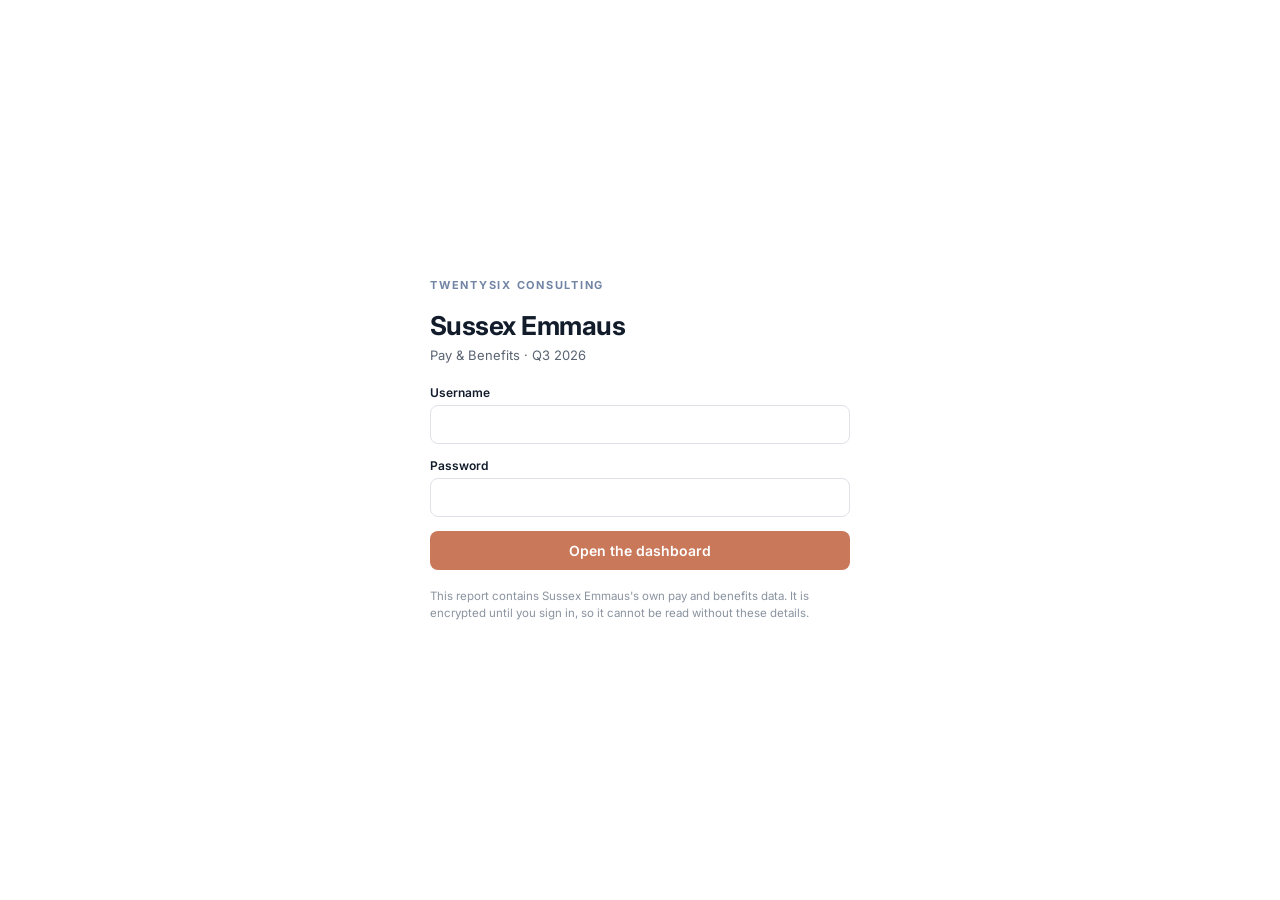
==== benefits/index.html @ 6389201b "Publish encrypted build 2026-09-17T14:36Z" ====
<!doctype html>
<html lang="en">
<head>


  <meta charset="UTF-8">
  <meta name="viewport" content="width=device-width, initial-scale=1.0">
  <title>Benefits Intelligence Report | TwentySix</title>
  <link rel="preconnect" href="https://fonts.googleapis.com">
  <link rel="preconnect" href="https://fonts.gstatic.com" crossorigin>
  <link href="https://fonts.googleapis.com/css2?family=Inter:wght@400;500;600;700&family=Poppins:wght@500;600;700;800&display=swap" rel="stylesheet">
  <style>

    *, *::before, *::after { box-sizing: border-box; margin: 0; padding: 0; }
    :root {
      --navy:       #121C2B;
      --navy-mid:   #1f2c40;
      --navy-light: #24304a;
      --gold:       #C9785A;
      --gold-light: #DDA288;
      --cream:      #FFFFFF;
      --white:      #ffffff;
      --text:       #121C2B;
      --text-mid:   #374151;
      --text-soft:  #6b7280;
      --green:      #15803d;
      --green-bg:   #dcfce7;
      --above-green:  #0e6b2e;
      --above-bg:   #bbf7d0;
      --amber:      #b45309;
      --amber-bg:   #fef3c7;
      --unique:     #4338ca;
      --unique-bg:  #e0e7ff;
      --col-s-head: #1a3158;
      --col-l-head: #163828;
      --col-t-head: #3d1828;
      --shadow-sm:  0 1px 3px rgba(18,28,43,0.07);
      --shadow-md:  0 4px 20px rgba(18,28,43,0.09), 0 1px 4px rgba(18,28,43,0.05);
      --shadow-lg:  0 12px 48px rgba(18,28,43,0.13), 0 4px 12px rgba(18,28,43,0.07);
      --radius:     8px;
      --radius-lg:  14px;
    }
    html { scroll-behavior: smooth; }
    body {
      font-family: 'Inter', -apple-system, BlinkMacSystemFont, sans-serif;
      background: #FFFFFF;
      color: var(--text);
      line-height: 1.65;
      font-size: 14px;
      -webkit-font-smoothing: antialiased;
    }

    /* ── HEADER ── */
    .site-header {
      background: var(--navy);
      position: sticky; top: 0; z-index: 200;
      box-shadow: 0 2px 24px rgba(0,0,0,0.4);
    }
    .header-inner {
      max-width: 1380px; margin: 0 auto;
      padding: 14px 40px;
      display: flex; align-items: center; gap: 20px;
    }
    .header-wordmark { display: flex; flex-direction: column; gap: 1px; flex-shrink: 0; }
    .header-wordmark .wm-name { color: var(--white); font-size: 17px; font-weight: 800; letter-spacing: -0.02em; line-height: 1; }
    .header-wordmark .wm-name span { color: var(--white); }
    .hd { width: 1px; height: 26px; background: rgba(255,255,255,0.12); flex-shrink: 0; }
    .header-title { flex: 1; }
    .header-title h1 { color: #fff; font-size: 13px; font-weight: 700; letter-spacing: 0.1em; text-transform: uppercase; }
    .header-title span { color: rgba(255,255,255,0.4); font-size: 11px; }
    .client-chip {
      display: inline-flex; align-items: center; gap: 6px;
      background: rgba(201,120,90,0.15); border: 1px solid rgba(201,120,90,0.3);
      color: var(--gold-light); font-size: 11px; font-weight: 600;
      letter-spacing: 0.08em; text-transform: uppercase;
      padding: 4px 13px; border-radius: 100px;
    }
    .date-note { color: rgba(255,255,255,0.3); font-size: 10px; display: block; text-align: right; margin-top: 3px; }

    /* ── SECTION NAV ── */
    .section-nav {
      background: var(--white); border-bottom: 1px solid rgba(0,0,0,0.07);
      position: sticky; top: 60px; z-index: 190;
      box-shadow: var(--shadow-sm);
    }
    .nav-inner {
      max-width: 1380px; margin: 0 auto; padding: 0 40px;
      display: flex; overflow-x: auto;
    }
    .nav-inner::-webkit-scrollbar { display: none; }
    .nav-inner a {
      display: flex; align-items: center; gap: 7px;
      padding: 12px 16px; text-decoration: none;
      color: var(--text-soft); font-size: 12px; font-weight: 600;
      letter-spacing: 0.04em; white-space: nowrap;
      border-bottom: 2px solid transparent;
      transition: color 0.15s, border-color 0.15s;
    }
    .nav-inner a:hover { color: var(--navy); border-bottom-color: var(--gold); }
    .nav-inner a svg { width: 14px; height: 14px; flex-shrink: 0; }

    /* ── HERO ── */
    .hero {
      background: linear-gradient(160deg, var(--navy) 0%, var(--navy-mid) 55%, #24304a 100%);
      padding: 80px 40px 72px; text-align: center;
      position: relative; overflow: hidden;
    }
    .hero::before {
      content: ''; position: absolute; inset: 0;
      background: radial-gradient(ellipse 60% 50% at 25% 60%, rgba(201,120,90,0.09) 0%, transparent 100%),
                  radial-gradient(ellipse 50% 50% at 75% 40%, rgba(201,120,90,0.06) 0%, transparent 100%);
      pointer-events: none;
    }
    .hero::after {
      content: ''; position: absolute; bottom: 0; left: 0; right: 0;
      height: 1px; background: linear-gradient(to right, transparent, rgba(201,120,90,0.45), transparent);
    }
    .hero-content { position: relative; max-width: 800px; margin: 0 auto; }
    .hero-eyebrow {
      display: inline-flex; align-items: center; gap: 8px;
      background: rgba(201,120,90,0.1); border: 1px solid rgba(201,120,90,0.25);
      color: var(--gold-light); font-size: 10px; font-weight: 700;
      letter-spacing: 0.14em; text-transform: uppercase;
      padding: 6px 18px; border-radius: 100px; margin-bottom: 26px;
    }
    .hero h2 { color: var(--white); font-size: 46px; font-weight: 800; line-height: 1.1; margin-bottom: 18px; letter-spacing: -0.025em; }
    .hero h2 em { font-style: normal; color: var(--gold); }
    .hero-sub { color: rgba(255,255,255,0.55); font-size: 15.5px; max-width: 600px; margin: 0 auto 44px; line-height: 1.75; }
    .hero-stats {
      display: flex; justify-content: center;
      border: 1px solid rgba(255,255,255,0.08); border-radius: var(--radius-lg);
      overflow: hidden; background: rgba(255,255,255,0.03);
      max-width: 600px; margin: 0 auto;
    }
    .hs { flex: 1; padding: 18px 20px; border-right: 1px solid rgba(255,255,255,0.08); }
    .hs:last-child { border-right: none; }
    .hs-val { color: var(--gold-light); font-size: 20px; font-weight: 800; display: block; letter-spacing: -0.02em; }
    .hs-lbl { color: rgba(255,255,255,0.35); font-size: 10px; font-weight: 600; letter-spacing: 0.1em; text-transform: uppercase; margin-top: 2px; display: block; }

    /* ── SECTION CARDS ── */
    .sec-cards-wrap { background: var(--navy-mid); padding: 44px 40px; border-bottom: 1px solid rgba(201,120,90,0.15); }
    .sec-cards-inner { max-width: 1380px; margin: 0 auto; }
    .sec-cards-label { text-align: center; color: rgba(255,255,255,0.35); font-size: 10px; font-weight: 700; letter-spacing: 0.14em; text-transform: uppercase; margin-bottom: 24px; }
    .sec-cards-grid { display: grid; grid-template-columns: repeat(6, 1fr); gap: 14px; }
    .sec-card {
      display: flex; flex-direction: column;
      background: rgba(255,255,255,0.04); border: 1px solid rgba(255,255,255,0.08);
      border-radius: var(--radius-lg); padding: 22px 18px 18px;
      text-decoration: none; position: relative; overflow: hidden;
      transition: background 0.2s, border-color 0.2s, transform 0.2s; cursor: pointer;
    }
    .sec-card:hover { transform: translateY(-3px); }
    .sec-card::before { content: ''; position: absolute; top: 0; left: 0; right: 0; height: 2px; background: var(--gold); opacity: 0; transition: opacity 0.2s; }
    .sec-card:hover::before { opacity: 1; }
    .sc-num { font-size: 10px; font-weight: 800; letter-spacing: 0.1em; color: rgba(201,120,90,0.5); margin-bottom: 12px; display: block; }
    .sc-icon { width: 36px; height: 36px; border-radius: 9px; background: rgba(255,255,255,0.07); display: flex; align-items: center; justify-content: center; margin-bottom: 14px; flex-shrink: 0; color: var(--gold-light); }
    .sc-icon svg { width: 18px; height: 18px; }
    .sc-title { color: var(--white); font-size: 12px; font-weight: 700; line-height: 1.3; flex: 1; margin-bottom: 14px; }
    .sc-arrow { display: flex; align-items: center; gap: 5px; color: rgba(201,120,90,0.6); font-size: 10px; font-weight: 700; letter-spacing: 0.08em; text-transform: uppercase; transition: color 0.2s; }
    .sc-arrow svg { width: 14px; height: 14px; }
    .sc-c1 { --cc: 110, 168, 254; }
    .sc-c2 { --cc: 45,  212, 191; }
    .sc-c3 { --cc: 251, 113, 133; }
    .sc-c4 { --cc: 251, 191,  36; }
    .sc-c5 { --cc:  52, 211, 153; }
    .sc-c6 { --cc: 167, 139, 250; }
    :is(.sc-c1,.sc-c2,.sc-c3,.sc-c4,.sc-c5,.sc-c6) { background: rgba(var(--cc), 0.08); border-color: rgba(var(--cc), 0.22); }
    :is(.sc-c1,.sc-c2,.sc-c3,.sc-c4,.sc-c5,.sc-c6)::before { background: rgb(var(--cc)); opacity: 0.55; }
    :is(.sc-c1,.sc-c2,.sc-c3,.sc-c4,.sc-c5,.sc-c6) .sc-icon { background: rgba(var(--cc), 0.16); color: rgb(var(--cc)); }
    :is(.sc-c1,.sc-c2,.sc-c3,.sc-c4,.sc-c5,.sc-c6) .sc-num { color: rgba(var(--cc), 0.6); }
    :is(.sc-c1,.sc-c2,.sc-c3,.sc-c4,.sc-c5,.sc-c6) .sc-arrow { color: rgba(var(--cc), 0.55); }
    :is(.sc-c1,.sc-c2,.sc-c3,.sc-c4,.sc-c5,.sc-c6):hover { background: rgba(var(--cc), 0.14); border-color: rgba(var(--cc), 0.4); }
    :is(.sc-c1,.sc-c2,.sc-c3,.sc-c4,.sc-c5,.sc-c6):hover::before { opacity: 1; }
    :is(.sc-c1,.sc-c2,.sc-c3,.sc-c4,.sc-c5,.sc-c6):hover .sc-arrow { color: rgb(var(--cc)); }

    /* ── PAGE BODY ── */
    .page-body { max-width: 1380px; margin: 0 auto; padding: 0 40px 80px; }

    /* ── INTRO ── */
    .intro-section { padding: 48px 0 0; }
    .intro-card { background: var(--white); border-radius: var(--radius-lg); padding: 34px 38px; box-shadow: var(--shadow-md); border-left: 4px solid var(--gold); }
    .intro-card p { color: var(--text-mid); font-size: 14.5px; line-height: 1.85; margin-bottom: 14px; }
    .intro-card p:last-child { margin-bottom: 0; }
    .intro-card strong { color: var(--text); font-weight: 600; }

    /* ── RULE ── */
    .rule { height: 1px; background: linear-gradient(to right, transparent, rgba(201,120,90,0.2), transparent); margin-top: 48px; }

    /* ── BENCH SECTION ── */
    .bench-section { padding: 48px 0 0; }
    .sec-hd { margin-bottom: 14px; }
    .sec-label-row { display: flex; align-items: center; gap: 10px; margin-bottom: 8px; }
    .sec-num-badge { display: flex; align-items: center; justify-content: center; width: 26px; height: 26px; border-radius: 50%; background: var(--navy); color: var(--gold); font-size: 11px; font-weight: 800; flex-shrink: 0; }
    .sec-eyebrow { font-size: 10px; font-weight: 700; letter-spacing: 0.14em; text-transform: uppercase; color: var(--gold); }
    .sec-title { font-size: 21px; font-weight: 800; color: var(--navy); letter-spacing: -0.02em; }
    .sec-desc { font-size: 13px; color: var(--text-soft); margin-top: 5px; }

    /* ── PROVISION CARDS ── */
    .prov-grid { display: grid; grid-template-columns: repeat(4, 1fr); gap: 16px; margin-top: 22px; }
    .prov-card {
      background: var(--white); border-radius: var(--radius-lg);
      padding: 24px 22px; box-shadow: var(--shadow-md);
      border-top: 3px solid var(--gold); position: relative; overflow: hidden;
      transition: transform 0.2s, box-shadow 0.2s;
    }
    .prov-card:hover { transform: translateY(-2px); box-shadow: var(--shadow-lg); }
    .prov-card::after { content: ''; position: absolute; top: 0; right: 0; width: 80px; height: 80px; background: radial-gradient(circle at top right, rgba(201,120,90,0.07), transparent 70%); }
    .pc-icon { width: 38px; height: 38px; border-radius: 10px; background: linear-gradient(135deg, var(--navy), var(--navy-light)); display: flex; align-items: center; justify-content: center; margin-bottom: 14px; color: var(--gold-light); }
    .pc-icon svg { width: 18px; height: 18px; }
    .prov-card h3 { font-size: 13.5px; font-weight: 700; color: var(--navy); margin-bottom: 6px; }
    .prov-card p { font-size: 12.5px; color: var(--text-soft); line-height: 1.55; margin-bottom: 14px; }
    .p-badge { display: inline-flex; align-items: center; gap: 5px; font-size: 10px; font-weight: 700; letter-spacing: 0.05em; text-transform: uppercase; padding: 4px 10px; border-radius: 100px; }
    .badge-green  { background: var(--green-bg);  color: var(--green);       border: 1px solid rgba(21,128,61,0.2);  }
    .badge-above  { background: var(--above-bg);  color: var(--above-green); border: 1px solid rgba(14,107,46,0.25); }
    .badge-amber  { background: var(--amber-bg);  color: var(--amber);       border: 1px solid rgba(180,83,9,0.2);   }
    .badge-unique { background: var(--unique-bg); color: var(--unique);      border: 1px solid rgba(67,56,202,0.2);  }

    /* ── TABLE ── */
    .tbl-wrap { background: var(--white); border-radius: var(--radius-lg); overflow: hidden; box-shadow: var(--shadow-md); margin-top: 22px; margin-bottom: 16px; border: 1px solid rgba(0,0,0,0.04); }
    .tbl-legend { display: flex; align-items: center; gap: 22px; padding: 11px 22px; background: #f9f8f6; border-bottom: 1px solid rgba(0,0,0,0.06); }
    .tbl-legend span { display: flex; align-items: center; gap: 6px; font-size: 11px; font-weight: 600; color: var(--text-soft); letter-spacing: 0.03em; }
    .tbl-legend .primary-label { color: var(--navy); font-weight: 700; }
    .ld { width: 8px; height: 8px; border-radius: 50%; flex-shrink: 0; }
    .ld-ha { background: #1a1a2e; }
    .ld-sp  { background: #4a7fcb; }
    .ld-lp   { background: #C9785A; }

    table { width: 100%; border-collapse: collapse; font-size: 13px; }
    table colgroup col:first-child  { width: 17%; }
    table colgroup col:nth-child(2),
    table colgroup col:nth-child(3),
    table colgroup col:nth-child(4) { width: 27.67%; }

    thead th { padding: 16px 20px; text-align: left; font-size: 11px; font-weight: 700; letter-spacing: 0.08em; text-transform: uppercase; vertical-align: bottom; line-height: 1.3; }
    thead th:first-child  { background: var(--navy); color: var(--gold-light); }
    thead th:nth-child(2) { background: var(--col-t-head); color: #f0b0c0; }
    thead th:nth-child(2)::after { content: ' ★'; font-size: 9px; opacity: 0.7; }
    thead th:nth-child(3) { background: var(--col-l-head); color: #90d8a8; }
    thead th:nth-child(4) { background: var(--col-s-head); color: #a8c6e8; }
    .col-sub { display: block; font-size: 9.5px; font-weight: 400; opacity: 0.55; margin-top: 3px; letter-spacing: 0.05em; }

    tbody tr:nth-child(odd)  { background: var(--white); }
    tbody tr:nth-child(even) { background: #fafaf8; }
    tbody tr { transition: background 0.1s; border-bottom: 1px solid rgba(0,0,0,0.045); }
    tbody tr:last-child { border-bottom: none; }
    tbody tr:hover { background: rgba(201,120,90,0.035) !important; }
    tbody td { padding: 15px 20px; vertical-align: top; color: var(--text-mid); line-height: 1.65; }
    tbody td:first-child { font-weight: 600; color: var(--navy); font-size: 12.5px; border-right: 1px solid rgba(0,0,0,0.06); }
    .cell-sub { display: block; font-size: 11px; font-weight: 400; color: var(--text-soft); margin-top: 3px; }
    tbody td:nth-child(2) { border-left: 2px solid rgba(176,48,96,0.12); }
    tbody td:nth-child(3) { border-left: 2px solid rgba(46,138,90,0.12); }
    tbody td:nth-child(4) { border-left: 2px solid rgba(74,127,203,0.12); }

    .yes-cell { display: inline-flex; align-items: center; gap: 6px; color: var(--green); font-weight: 600; font-size: 12.5px; }
    .yes-cell svg { width: 15px; height: 15px; flex-shrink: 0; }
    .no-cell { display: inline-flex; align-items: center; gap: 6px; color: var(--text-soft); font-size: 12.5px; font-style: italic; }
    .no-cell svg { width: 14px; height: 14px; flex-shrink: 0; opacity: 0.5; }
    .mixed-cell { color: var(--amber); font-weight: 500; font-size: 12.5px; }
    .na-cell { color: var(--text-soft); font-size: 12.5px; font-style: italic; }

    /* ── CALLOUT ── */
    .callout { background: linear-gradient(150deg, var(--navy) 0%, var(--navy-mid) 100%); border-radius: var(--radius-lg); padding: 24px 28px; position: relative; overflow: hidden; }
    .callout::before { content: ''; position: absolute; top: -20px; right: -20px; width: 120px; height: 120px; background: radial-gradient(circle, rgba(201,120,90,0.12), transparent 70%); }
    .callout-hd { display: flex; align-items: center; gap: 10px; margin-bottom: 13px; }
    .callout-hd svg { width: 18px; height: 18px; color: var(--gold); flex-shrink: 0; }
    .callout-hd h4 { color: var(--gold-light); font-size: 10.5px; font-weight: 700; letter-spacing: 0.1em; text-transform: uppercase; }
    .callout ul { list-style: none; display: grid; grid-template-columns: repeat(auto-fit, minmax(260px, 1fr)); gap: 9px; }
    .callout li { display: flex; align-items: flex-start; gap: 9px; color: rgba(255,255,255,0.68); font-size: 13px; line-height: 1.55; }
    .callout li::before { content: ''; display: inline-block; width: 5px; height: 5px; border-radius: 50%; background: var(--gold); margin-top: 7px; flex-shrink: 0; }

    /* ── FOOTER ── */
    footer { background: var(--navy); padding: 44px 40px; text-align: center; margin-top: 60px; }
    .footer-wordmark { display: inline-block; margin-bottom: 20px; }
    .footer-wordmark .fw-name { color: rgba(255,255,255,0.5); font-size: 18px; font-weight: 800; letter-spacing: -0.02em; }
    .footer-wordmark .fw-name em { font-style: normal; color: rgba(201,120,90,0.65); }
    .footer-conf { display: inline-flex; align-items: center; gap: 6px; background: rgba(201,120,90,0.1); border: 1px solid rgba(201,120,90,0.2); color: rgba(201,120,90,0.6); font-size: 10px; font-weight: 700; letter-spacing: 0.1em; text-transform: uppercase; padding: 4px 13px; border-radius: 100px; margin-top: 4px; margin-bottom: 20px; }
    .footer-txt { color: rgba(255,255,255,0.32); font-size: 12px; line-height: 1.85; }
    .footer-txt strong { color: rgba(255,255,255,0.55); font-weight: 500; }
    .footer-txt a { color: var(--gold); text-decoration: none; }
    .footer-rule { height: 1px; background: rgba(255,255,255,0.07); max-width: 360px; margin: 14px auto; }

    /* ── PRIMARY COMPARATOR NOTE ── */
    .primary-note {
      display: inline-flex; align-items: center; gap: 5px;
      background: rgba(176,48,96,0.1); border: 1px solid rgba(176,48,96,0.2);
      color: #c06080; font-size: 10px; font-weight: 700;
      letter-spacing: 0.06em; text-transform: uppercase;
      padding: 4px 10px; border-radius: 100px; margin-left: 8px; vertical-align: middle;
    }

    /* ── RESPONSIVE ── */
    @media (max-width: 1200px) { .sec-cards-grid { grid-template-columns: repeat(3, 1fr); } }
    @media (max-width: 900px)  { .sec-cards-grid { grid-template-columns: repeat(2, 1fr); } .prov-grid { grid-template-columns: repeat(2,1fr); } }
    @media (max-width: 640px)  {
      .hero h2 { font-size: 28px; } .page-body { padding: 0 20px 60px; }
      .header-inner { padding: 12px 20px; } .sec-cards-wrap { padding: 32px 20px; }
      .sec-cards-grid { grid-template-columns: 1fr 1fr; } .prov-grid { grid-template-columns: 1fr; }
      thead th { font-size: 10px; padding: 11px 13px; } tbody td { padding: 12px 13px; font-size: 12px; }
    }
  
    /* ── V2 OVERRIDES & SPA SHELL ───────────────────────────── */
    :root {
      --font-body: 'Inter', -apple-system, BlinkMacSystemFont, sans-serif;
      --font-display: 'Poppins', 'Inter', sans-serif;
      --sidebar-w: 260px;
    }
    html, body { height: 100%; }
    body { font-family: var(--font-body); }
    h1, h2, h3, h4, .hero h2, .sec-title { font-family: var(--font-display); letter-spacing: -0.018em; }

    /* Hide v1 chrome (header/section-nav/footer/rule dividers) */
    .site-header, .section-nav, .rule, .page-body > footer { display: none !important; }

    /* App shell */
    .app-shell { display: flex; min-height: 100vh; }
    .sidebar {
      width: var(--sidebar-w); flex-shrink: 0;
      background: var(--navy);
      color: var(--cream);
      display: flex; flex-direction: column;
      position: sticky; top: 0; height: 100vh;
      border-right: 1px solid rgba(201,120,90,0.18);
      z-index: 50;
    }
    .sidebar-head {
      padding: 26px 22px 18px;
      border-bottom: 1px solid rgba(255,255,255,0.06);
    }
    .sidebar-brand {
      color: var(--gold); font-size: 10px; font-weight: 800;
      letter-spacing: 0.18em; text-transform: uppercase; margin-bottom: 14px;
    }
    .sidebar-client {
      color: var(--white); font-family: var(--font-display);
      font-size: 19px; font-weight: 700; letter-spacing: -0.02em;
      line-height: 1.2;
    }
    .sidebar-client-sub {
      color: rgba(255,255,255,0.4); font-size: 11px; margin-top: 4px;
    }

    .sidebar-nav {
      padding: 14px 12px; flex: 1; overflow-y: auto;
      display: flex; flex-direction: column; gap: 2px;
    }
    .sidebar-nav::-webkit-scrollbar { width: 6px; }
    .sidebar-nav::-webkit-scrollbar-thumb { background: rgba(255,255,255,0.1); border-radius: 4px; }

    .navlink {
      all: unset;
      display: flex; align-items: center; gap: 12px;
      padding: 10px 14px; border-radius: 8px; cursor: pointer;
      color: rgba(255,255,255,0.62); font-size: 13.5px; font-weight: 500;
      transition: background 0.15s, color 0.15s, transform 0.15s;
      position: relative;
    }
    .navlink:hover { background: rgba(255,255,255,0.04); color: var(--white); }
    .navlink.active {
      background: linear-gradient(90deg, rgba(201,120,90,0.18), rgba(201,120,90,0.04));
      color: var(--white); font-weight: 600;
    }
    .navlink.active::before {
      content: ''; position: absolute; left: -12px; top: 8px; bottom: 8px;
      width: 3px; border-radius: 0 3px 3px 0; background: var(--gold);
    }
    .navlink-icon {
      width: 18px; height: 18px; flex-shrink: 0;
      display: flex; align-items: center; justify-content: center;
      color: rgba(255,255,255,0.5); transition: color 0.15s;
    }
    .navlink-icon svg { width: 18px; height: 18px; }
    .navlink:hover .navlink-icon, .navlink.active .navlink-icon { color: var(--gold-light); }

    .sidebar-foot {
      padding: 16px 22px; border-top: 1px solid rgba(255,255,255,0.06);
      font-size: 10.5px; color: rgba(255,255,255,0.32);
      line-height: 1.55;
    }
    .sidebar-foot .conf-tag {
      display: inline-flex; align-items: center; gap: 6px;
      background: rgba(201,120,90,0.1); border: 1px solid rgba(201,120,90,0.2);
      color: rgba(201,120,90,0.7); font-size: 9.5px; font-weight: 700;
      letter-spacing: 0.1em; text-transform: uppercase;
      padding: 3px 10px; border-radius: 100px; margin-top: 8px;
    }

    /* Main scrollable area */
    .main {
      flex: 1; min-width: 0; overflow-x: hidden;
    }
    .main-topbar {
      position: sticky; top: 0; z-index: 30;
      background: rgba(255,255,255,0.85); backdrop-filter: saturate(180%) blur(12px);
      -webkit-backdrop-filter: saturate(180%) blur(12px);
      border-bottom: 1px solid rgba(0,0,0,0.05);
      padding: 14px 40px;
      display: flex; align-items: center; justify-content: space-between;
    }
    .crumb { font-size: 12px; color: var(--text-soft); }
    .crumb span { color: var(--navy); font-weight: 600; }
    .topbar-actions { display: flex; align-items: center; gap: 8px; }
    .pill {
      display: inline-flex; align-items: center; gap: 5px;
      background: var(--white); border: 1px solid rgba(0,0,0,0.07);
      color: var(--text-mid); font-size: 11px; font-weight: 600;
      padding: 5px 12px; border-radius: 100px;
    }
    .pill svg { width: 11px; height: 11px; }

    .page-wrap { padding: 0 40px 60px; max-width: 1200px; margin: 0 auto; }

    /* Page = each routed section */
    .page { display: none; animation: fadeIn 0.35s ease; }
    .page.active { display: block; }
    @keyframes fadeIn {
      from { opacity: 0; transform: translateY(6px); }
      to   { opacity: 1; transform: translateY(0); }
    }

    /* Override existing section padding when in SPA mode */
    .page .bench-section { padding: 12px 0 0; }
    .page .intro-section { padding: 20px 0 0; }

    /* Overview-specific tweaks */
    .overview-hero { margin: 24px 0 22px; border-radius: var(--radius-lg); overflow: hidden; }
    .overview-hero .hero { padding: 56px 36px 50px; border-radius: var(--radius-lg); }
    .overview-hero .hero h2 { font-size: 38px; }

    /* Section cards inside Overview */
    .overview-cards { margin: 0 -40px; }
    .overview-cards .sec-cards-wrap { padding: 36px 40px; border-radius: 0; background: var(--navy-mid); }
    .overview-cards .sec-cards-grid { grid-template-columns: repeat(3, 1fr); }
    @media (max-width: 900px) { .overview-cards .sec-cards-grid { grid-template-columns: repeat(2, 1fr); } }

    /* Make section nav cards swap pages via JS rather than anchor */
    .sec-card { cursor: pointer; }

    /* Commentary placeholder */
    .commentary-empty {
      background: var(--white); border-radius: var(--radius-lg);
      box-shadow: var(--shadow-md); padding: 80px 40px; text-align: center;
      border: 1px dashed rgba(0,0,0,0.1); margin-top: 22px;
    }
    .commentary-empty .ce-icon {
      width: 64px; height: 64px; border-radius: 16px;
      background: linear-gradient(135deg, rgba(201,120,90,0.12), rgba(201,120,90,0.04));
      display: inline-flex; align-items: center; justify-content: center;
      color: var(--gold); margin-bottom: 18px;
    }
    .commentary-empty .ce-icon svg { width: 28px; height: 28px; }
    .commentary-empty h3 { font-family: var(--font-display); font-size: 22px; color: var(--navy); margin-bottom: 8px; }
    .commentary-empty p { color: var(--text-soft); font-size: 14px; max-width: 480px; margin: 0 auto; line-height: 1.7; }

    /* Mobile */
    .mobile-toggle { display: none; }
    @media (max-width: 900px) {
      .sidebar {
        position: fixed; left: 0; top: 0; bottom: 0;
        transform: translateX(-100%); transition: transform 0.25s ease;
        box-shadow: 0 0 40px rgba(0,0,0,0.4);
      }
      .sidebar.open { transform: translateX(0); }
      .main { width: 100%; }
      .main-topbar { padding: 12px 18px; }
      .page-wrap { padding: 0 18px 50px; }
      .mobile-toggle {
        display: inline-flex; align-items: center; justify-content: center;
        width: 36px; height: 36px; border-radius: 9px;
        background: var(--white); border: 1px solid rgba(0,0,0,0.08);
        color: var(--navy); cursor: pointer;
      }
      .mobile-toggle svg { width: 18px; height: 18px; }
      .overview-hero .hero h2 { font-size: 28px; }
      .overview-cards { margin: 0 -18px; }
      .overview-cards .sec-cards-grid { grid-template-columns: 1fr 1fr; }
    }
    .scrim { display: none; }
    .scrim.show {
      display: block; position: fixed; inset: 0; z-index: 40;
      background: rgba(18,28,43,0.45);
    }
  
    
    
    
    /* ── V4 PALETTE & TYPOGRAPHY ──────────────────────────────────── */
    :root {
      /* Primary */
      --navy:       #121C2B;
      --navy-mid:   #1f2c40;
      --gold:       #C9785A;
      --gold-deep:  #B0603F;

      /* Pink accent */
      --pink:       #4B5563;
      --pink-deep:  #374151;
      --pink-soft:  #e4e7ec;
      --pink-wash:  #f3f5f8;

      /* Sage (complementary — used for "at market" / positive states) */
      --sage:       #4F8A6B;
      --sage-deep:  #3F7D6A;
      --sage-soft:  #dcebe3;
      --sage-wash:  #eef6f1;

      /* Slate blue (info / secondary sector) */
      --slate:      #7285A5;
      --slate-deep: #4B5870;
      --slate-soft: #e4e9f1;

      /* Neutrals */
      --text:       #121C2B;
      --text-mid:   #2a3349;
      --text-soft:  #5a6478;
      --cream:      #FFFFFF;
      --bg-app:     #EEF1F6;
      --line:       rgba(18,28,43,0.08);
      --line-soft:  rgba(18,28,43,0.04);

      --font-serif: 'Poppins', 'Inter', sans-serif;
      --font-body:  'Inter', -apple-system, BlinkMacSystemFont, sans-serif;
    }
    body { background: #FFFFFF; color: var(--text); font-family: var(--font-body); }

    /* Display headings — Poppins */
    h1, h2, .sec-title, .hero h2, .header-title h1, .sidebar-client, .ovctx-h, .card-title, .prov-card h3, .prov-group-name {
      font-family: var(--font-serif);
      font-variation-settings: 'opsz' 36, 'SOFT' 30, 'WONK' 0;
      letter-spacing: -0.018em;
      font-weight: 600;
    }
    .hero h2 em, .hero-italic { font-style: italic; font-variation-settings: 'opsz' 60, 'SOFT' 20, 'WONK' 0; font-weight: 600; }

    /* ── LIGHT SIDEBAR ─────────────────────────────────────────────── */
    .sidebar {
      background: #ffffff;
      color: var(--text);
      border-right: 1px solid var(--line);
    }
    .sidebar-head { border-bottom: 1px solid var(--line-soft); padding: 28px 22px 20px; }
    .sidebar-brand { color: var(--slate-deep); font-weight: 800; letter-spacing: 0.16em; font-size: 9.5px; text-transform: uppercase; }
    .sidebar-client { color: var(--text); font-size: 22px; line-height: 1.15; margin-top: 14px; }
    .sidebar-client-sub { color: var(--text-soft); font-size: 11px; margin-top: 4px; }
    .sidebar-nav { padding: 14px 12px; }
    .navlink { color: var(--text-soft); font-size: 13.5px; font-weight: 500; padding: 10px 14px; border-radius: 9px; transition: background 0.15s, color 0.15s; }
    .navlink:hover { background: rgba(201,120,90,0.10); color: var(--gold-deep); }
    .navlink.active { background: rgba(201,120,90,0.12); color: var(--gold-deep); font-weight: 700; }
    .navlink.active::before { content: ''; position: absolute; left: -12px; top: 8px; bottom: 8px; width: 3px; border-radius: 0 3px 3px 0; background: var(--gold); }
    .navlink-icon { color: var(--text-soft); transition: color 0.15s; }
    .navlink:hover .navlink-icon, .navlink.active .navlink-icon { color: var(--gold-deep); }
    .sidebar-foot { border-top: 1px solid var(--line-soft); color: var(--text-soft); padding: 16px 22px; font-size: 10.5px; }
    .sidebar-foot .conf-tag { background: var(--slate-soft); border: 1px solid rgba(107,122,153,0.25); color: var(--slate-deep); }

    /* Top bar */
    .main-topbar { background: rgba(255,255,255,0.88); border-bottom: 1px solid var(--line); backdrop-filter: saturate(180%) blur(12px); }
    .crumb { color: var(--text-soft); }
    .crumb span { color: var(--text); font-family: var(--font-serif); font-weight: 700; }
    .pill { background: #ffffff; border: 1px solid var(--line); color: var(--text-mid); }

    /* ── LIGHT HERO ─────────────────────────────────────────────────── */
    .overview-hero { margin: 24px 0 22px; border-radius: var(--radius-lg); overflow: hidden; }
    .overview-hero .hero {
      background: linear-gradient(135deg, #ffffff 0%, var(--pink-wash) 60%, var(--sage-wash) 100%);
      padding: 64px 44px 56px; text-align: left; border: 1px solid var(--line);
      position: relative;
    }
    .overview-hero .hero::before, .overview-hero .hero::after { display: none; }
    .overview-hero .hero-content { max-width: 760px; margin: 0; }
    .overview-hero .hero-eyebrow {
      background: rgba(184,99,117,0.13); border: 1px solid rgba(184,99,117,0.3);
      color: var(--pink-deep); font-weight: 800;
    }
    .overview-hero .hero h2 {
      color: var(--text); font-size: 56px; font-weight: 600; line-height: 1.04;
      letter-spacing: -0.028em;
      font-variation-settings: 'opsz' 100, 'SOFT' 20, 'WONK' 0;
    }
    .overview-hero .hero h2 em { color: var(--pink-deep); font-style: italic; }
    .overview-hero .hero-sub { color: var(--text-mid); font-size: 16px; line-height: 1.7; max-width: 600px; margin-bottom: 36px; margin-left: 0; }
    .overview-hero .hero-stats { background: #ffffff; border: 1px solid var(--line); max-width: 640px; margin: 0; border-radius: var(--radius-lg); }
    .overview-hero .hs { border-right: 1px solid var(--line-soft); padding: 20px 22px; }
    .overview-hero .hs:last-child { border-right: none; }
    .overview-hero .hs-val { color: var(--text); font-family: var(--font-serif); font-weight: 600; font-size: 22px; }
    .overview-hero .hs:nth-child(2) .hs-val { color: var(--sage-deep); }
    .overview-hero .hs:nth-child(3) .hs-val { color: var(--slate-deep); }
    .overview-hero .hs:last-child .hs-val { color: var(--pink-deep); }
    .overview-hero .hs-lbl { color: var(--text-soft); }

    /* Section nav cards */
    .overview-cards .sec-cards-wrap { background: #ffffff; border-radius: var(--radius-lg); border: 1px solid var(--line); padding: 36px; }
    .overview-cards .sec-cards-label { color: var(--text-soft); font-weight: 800; }
    .sec-card { background: #ffffff; border: 1px solid var(--line); transition: transform 0.2s ease, box-shadow 0.2s ease, border-color 0.2s ease; }
    .sec-card:hover { transform: translateY(-3px); border-color: rgba(201,120,90,0.35); box-shadow: 0 12px 28px -12px rgba(18,28,43,0.22); }
    .sec-card .sc-num { color: var(--text-soft); }
    .sec-card .sc-icon { background: var(--pink-wash); color: var(--pink-deep); }
    .sec-card:nth-child(2) .sc-icon { background: var(--sage-wash); color: var(--sage-deep); }
    .sec-card:nth-child(3) .sc-icon { background: var(--slate-soft); color: var(--slate-deep); }
    .sec-card:nth-child(4) .sc-icon { background: rgba(201,120,90,0.16); color: var(--gold-deep); }
    .sec-card:nth-child(5) .sc-icon { background: var(--sage-wash); color: var(--sage-deep); }
    .sec-card:nth-child(6) .sc-icon { background: var(--slate-soft); color: var(--slate-deep); }
    .sec-card .sc-title { color: var(--text); font-family: var(--font-serif); font-weight: 600; font-size: 13.5px; }
    .sec-card .sc-arrow { color: var(--pink-deep); }
    .sec-card:hover { border-color: var(--pink); background: var(--pink-wash); transform: translateY(-2px); }
    .sec-card:hover .sc-arrow { color: var(--pink-deep); }

    /* ── INTRO CARD ─────────────────────────────────────────────────── */
    .intro-card { background: #ffffff; border: 1px solid var(--line); border-left: 3px solid var(--pink); padding: 30px 34px; }
    .intro-card p { color: var(--text); }
    .intro-card strong { color: var(--text); font-weight: 600; }

    /* ════════════════════════════════════════════════════════════════ */
    /*  THEIR BENEFITS (provision) — REDESIGN                            */
    /* ════════════════════════════════════════════════════════════════ */
    .prov-summary {
      display: grid; grid-template-columns: repeat(4, 1fr); gap: 14px;
      margin: 24px 0 32px;
    }
    @media (max-width: 700px) { .prov-summary { grid-template-columns: 1fr 1fr; } }
    .prov-stat {
      background: #ffffff; border: 1px solid var(--line);
      border-radius: var(--radius-lg); padding: 22px 22px 20px;
      position: relative; overflow: hidden;
    }
    .prov-stat::before {
      content: ''; position: absolute; top: 0; left: 0; right: 0;
      height: 3px; border-radius: var(--radius-lg) var(--radius-lg) 0 0;
    }
    .prov-stat-total::before { background: var(--navy); }
    .prov-stat-above::before { background: var(--sage); }
    .prov-stat-at::before    { background: var(--pink); }
    .prov-stat-mixed::before { background: var(--gold); }
    .prov-stat-num {
      font-family: var(--font-serif); font-size: 36px; font-weight: 700;
      line-height: 1; color: var(--text); letter-spacing: -0.025em;
      font-variation-settings: 'opsz' 80, 'SOFT' 20, 'WONK' 0;
    }
    .prov-stat-total .prov-stat-num { color: var(--navy); }
    .prov-stat-above .prov-stat-num { color: var(--sage-deep); }
    .prov-stat-at    .prov-stat-num { color: var(--pink-deep); }
    .prov-stat-mixed .prov-stat-num { color: var(--gold-deep); }
    .prov-stat-lbl {
      font-size: 11px; font-weight: 600; color: var(--text-soft);
      letter-spacing: 0.04em; text-transform: uppercase; margin-top: 8px;
    }

    .prov-group { margin-top: 28px; }
    .prov-group-head {
      display: flex; align-items: center; gap: 14px; margin-bottom: 16px;
      padding-bottom: 14px; border-bottom: 1px solid var(--line);
    }
    .prov-group-icon {
      width: 40px; height: 40px; border-radius: 10px;
      display: inline-flex; align-items: center; justify-content: center;
      background: var(--pink-wash); color: var(--pink-deep);
    }
    .prov-group:nth-of-type(2) .prov-group-icon { background: var(--sage-wash); color: var(--sage-deep); }
    .prov-group:nth-of-type(3) .prov-group-icon { background: var(--slate-soft); color: var(--slate-deep); }
    .prov-group-icon svg { width: 20px; height: 20px; }
    .prov-group-name {
      font-family: var(--font-serif); font-size: 19px; font-weight: 600;
      color: var(--text); letter-spacing: -0.018em; line-height: 1.2;
      font-variation-settings: 'opsz' 36, 'SOFT' 20, 'WONK' 0;
    }
    .prov-group-desc { font-size: 12px; color: var(--text-soft); margin-top: 2px; letter-spacing: 0.005em; }

    .prov-grid { display: grid; grid-template-columns: repeat(3, 1fr); gap: 16px; margin-top: 0; }
    @media (max-width: 1100px) { .prov-grid { grid-template-columns: repeat(2, 1fr); } }
    @media (max-width: 640px) { .prov-grid { grid-template-columns: 1fr; } }

    .prov-card {
      background: #ffffff; border: 1px solid var(--line);
      border-top: 3px solid var(--pink); border-radius: var(--radius-lg);
      padding: 22px 22px 20px; box-shadow: 0 1px 3px rgba(18,28,43,0.04);
      position: relative; overflow: hidden; transition: transform 0.2s, box-shadow 0.2s, border-color 0.2s;
    }
    .prov-card::after { display: none; }
    .prov-group:nth-of-type(2) .prov-card { border-top-color: var(--sage); }
    .prov-group:nth-of-type(3) .prov-card { border-top-color: var(--slate); }
    .prov-card:hover { transform: translateY(-2px); box-shadow: 0 10px 28px rgba(18,28,43,0.08); }
    .pc-icon {
      width: 36px; height: 36px; border-radius: 10px;
      background: var(--pink-wash); color: var(--pink-deep);
      display: inline-flex; align-items: center; justify-content: center; margin-bottom: 14px;
    }
    .prov-group:nth-of-type(2) .pc-icon { background: var(--sage-wash); color: var(--sage-deep); }
    .prov-group:nth-of-type(3) .pc-icon { background: var(--slate-soft); color: var(--slate-deep); }
    .pc-icon svg { width: 18px; height: 18px; }
    .prov-card h3 {
      font-family: var(--font-serif); font-size: 15px; font-weight: 600;
      color: var(--text); margin-bottom: 8px; line-height: 1.25;
      font-variation-settings: 'opsz' 24, 'SOFT' 20, 'WONK' 0;
    }
    .prov-card p { font-size: 12.5px; color: var(--text-mid); line-height: 1.65; margin-bottom: 16px; }
    .p-badge {
      display: inline-flex; align-items: center; gap: 5px;
      font-size: 10px; font-weight: 700; letter-spacing: 0.05em;
      text-transform: uppercase; padding: 4px 10px; border-radius: 100px;
    }
    .badge-green  { background: var(--sage-wash); color: var(--sage-deep); border: 1px solid rgba(122,145,115,0.3); }
    .badge-above  { background: var(--pink-wash); color: var(--pink-deep); border: 1px solid rgba(184,99,117,0.3); }
    .badge-amber  { background: rgba(201,120,90,0.13); color: var(--gold-deep); border: 1px solid rgba(165,132,48,0.3); }
    .badge-unique { background: var(--slate-soft); color: var(--slate-deep); border: 1px solid rgba(70,85,122,0.3); }
    .p-badge svg { width: 9px; height: 9px; }

    /* ════════════════════════════════════════════════════════════════ */
    /*  COMPARISON TABLES — keep dark column heads, refine the rest      */
    /* ════════════════════════════════════════════════════════════════ */
    .tbl-wrap { background: #ffffff; border: 1px solid var(--line); border-radius: var(--radius-lg); overflow: hidden; }
    .tbl-legend { padding: 11px 22px; background: #F7F9FB; border-bottom: 1px solid var(--line-soft); }
    .tbl-legend span { color: var(--text-soft); font-size: 11px; }
    .tbl-legend .primary-label { color: var(--pink-deep); font-weight: 800; }
    .ld-ha { background: var(--navy); }
    .ld-sp { background: var(--slate); }
    .ld-lp { background: var(--gold); }
    table { font-size: 13px; }
    thead th {
      padding: 14px 18px; font-family: var(--font-body);
      font-size: 10.5px; letter-spacing: 0.09em; font-weight: 700;
    }
    thead th:first-child { background: var(--navy) !important; color: var(--cream) !important; }
    thead th:nth-child(2) { background: var(--navy) !important; color: var(--cream) !important; }
    thead th:nth-child(2)::after { content: ' ★'; color: var(--pink); }
    thead th:nth-child(3) { background: var(--slate-deep) !important; color: var(--cream) !important; }
    thead th:nth-child(4) { background: var(--gold-deep) !important; color: #FFFFFF !important; }
    .col-sub { color: rgba(255,255,255,0.6); }

    tbody td { color: var(--text); font-size: 13px; vertical-align: top; white-space: normal; overflow: visible; text-overflow: clip; }
    tbody tr:nth-child(odd)  { background: #ffffff; }
    tbody tr:nth-child(even) { background: #F7F9FB; }
    tbody tr { border-bottom: 1px solid var(--line-soft); }
    tbody td:first-child { color: var(--text); font-weight: 700; border-right: 1px solid var(--line-soft); }
    tbody td:nth-child(2) { border-left: 3px solid rgba(18,28,43,0.1); }
    tbody td:nth-child(3) { border-left: 3px solid rgba(107,122,153,0.18); }
    tbody td:nth-child(4) { border-left: 3px solid rgba(201,120,90,0.22); }
    .cell-head { color: var(--text); font-weight: 700; line-height: 1.5; display: block; font-size: 13px; }
    .cell-head strong { font-weight: 700; }
    .brow .cell-body { display: none; }
    .brow.expanded .cell-body { display: block; margin-top: 10px; padding-top: 9px; color: var(--text-mid); font-weight: 400; line-height: 1.7; font-size: 12.5px; border-top: 1px solid var(--line-soft); }
    .brow { cursor: pointer; transition: background 0.15s; }
    .brow:hover { background: var(--pink-wash) !important; }
    .brow.expanded { background: #fdf9fa !important; }
    .yes-cell { color: var(--sage-deep); font-weight: 700; }
    .no-cell { color: var(--text-soft); font-weight: 600; }
    .mixed-cell { color: var(--gold-deep); font-weight: 700; }
    .na-cell { color: var(--text-soft); font-style: italic; }

    /* ── EXPAND TOOLBAR ───────────────────────────────────────────── */
    .exp-toolbar {
      display: flex; align-items: center; gap: 10px;
      margin: 22px 0 14px;
      padding: 10px 16px; background: #ffffff;
      border: 1px solid var(--line); border-radius: 10px;
    }
    .exp-search-wrap { flex: 1; max-width: 340px; position: relative; }
    .exp-search-icon { position: absolute; left: 11px; top: 50%; transform: translateY(-50%); width: 14px; height: 14px; color: var(--text-soft); pointer-events: none; }
    .exp-search { width: 100%; padding: 7px 12px 7px 32px; border-radius: 7px; border: 1px solid var(--line); background: var(--bg-app); font-family: inherit; font-size: 12.5px; color: var(--text); }
    .exp-search:focus { outline: none; border-color: var(--pink); box-shadow: 0 0 0 3px rgba(214,138,150,0.16); background: #fff; }
    .exp-all { all: unset; cursor: pointer; display: inline-flex; align-items: center; gap: 6px; padding: 7px 13px; border-radius: 7px; background: #ffffff; border: 1px solid var(--line); color: var(--text); font-size: 11.5px; font-weight: 700; letter-spacing: 0.02em; }
    .exp-all:hover { background: var(--pink-wash); border-color: var(--pink); color: var(--pink-deep); }
    .exp-all svg { width: 11px; height: 11px; transition: transform 0.2s; }
    .exp-all.expanded svg { transform: rotate(-180deg); }

    .exp-cell { position: relative; display: flex !important; align-items: flex-start; gap: 10px; padding-top: 14px !important; padding-bottom: 14px !important; }
    .exp-toggle { all: unset; cursor: pointer; flex-shrink: 0; width: 22px; height: 22px; border-radius: 5px; display: inline-flex; align-items: center; justify-content: center; color: var(--text-soft); transition: all 0.2s; margin-top: 1px; }
    .exp-toggle:hover { background: rgba(18,28,43,0.06); color: var(--text); }
    .exp-toggle svg { width: 11px; height: 11px; }
    .brow.expanded .exp-toggle { transform: rotate(90deg); color: var(--pink-deep); }
    .exp-name { flex: 1; display: block; color: var(--text); font-weight: 700; }
    .exp-name .cell-sub { display: block; font-weight: 400; color: var(--text-soft); font-size: 11px; margin-top: 2px; }

    .brow-detail td { background: linear-gradient(180deg, var(--pink-wash) 0%, #ffffff 100%) !important; padding: 0 !important; border-top: none !important; }
    .exp-detail { padding: 18px 28px 22px; animation: expFade 0.22s ease; border-left: 3px solid var(--pink); margin-left: 22px; }
    @keyframes expFade { from { opacity: 0; transform: translateY(-4px); } to { opacity: 1; transform: translateY(0); } }
    .exp-detail-head { display: inline-flex; align-items: center; gap: 7px; font-size: 10.5px; font-weight: 800; color: var(--pink-deep); letter-spacing: 0.1em; text-transform: uppercase; margin-bottom: 10px; }
    .exp-detail-head svg { width: 13px; height: 13px; }
    .exp-detail-body { font-size: 13.5px; line-height: 1.78; color: var(--text); max-width: 920px; }
    .exp-detail-body strong { color: var(--text); font-weight: 700; }

    /* Filter hide */
    .brow.exp-filtered, .brow-detail.exp-filtered { display: none !important; }

    /* ── OVERVIEW CONTEXT CARDS ───────────────────────────────────── */
    .ovctx-card {
      background: #ffffff; border-radius: var(--radius-lg);
      box-shadow: 0 1px 3px rgba(18,28,43,0.04); padding: 28px 30px; margin-top: 18px;
      border: 1px solid var(--line); border-left: 3px solid var(--sage);
    }
    .ovctx-card:nth-of-type(2) { border-left-color: var(--slate); }
    .ovctx-h { font-size: 22px; font-weight: 600; color: var(--text); margin-bottom: 14px; }
    .ovctx-card p { color: var(--text); font-size: 14px; line-height: 1.78; margin-bottom: 12px; }
    .ovctx-card p:last-child { margin-bottom: 0; }
    .ovctx-card strong { color: var(--text); font-weight: 700; }
    .ovctx-themes { display: grid; grid-template-columns: 1fr 1fr; gap: 14px; margin-top: 14px; }
    @media (max-width: 720px) { .ovctx-themes { grid-template-columns: 1fr; } }
    .ovctx-theme { background: var(--sage-wash); border: 1px solid rgba(122,145,115,0.2); border-radius: var(--radius); padding: 18px 20px; }
    .ovctx-theme:nth-child(2) { background: var(--slate-soft); border-color: rgba(107,122,153,0.2); }
    .ovctx-theme-head { font-size: 10.5px; font-weight: 800; letter-spacing: 0.1em; text-transform: uppercase; margin-bottom: 12px; padding-bottom: 10px; border-bottom: 1px solid rgba(122,145,115,0.25); color: var(--sage-deep); }
    .ovctx-theme:nth-child(2) .ovctx-theme-head { color: var(--slate-deep); border-bottom-color: rgba(107,122,153,0.25); }
    .ovctx-theme ul { list-style: none; padding: 0; }
    .ovctx-theme li { position: relative; padding-left: 18px; font-size: 13px; line-height: 1.6; margin-bottom: 7px; color: var(--text); }
    .ovctx-theme li::before { content: ''; position: absolute; left: 0; top: 8px; width: 5px; height: 5px; border-radius: 50%; background: var(--sage); }
    .ovctx-theme:nth-child(2) li::before { background: var(--slate); }

    /* ── PARAGRAPH POLISH (site-wide) ─────────────────────────────── */
    .hero-sub, .intro-card p, .ovctx-card p, .exp-detail-body, .ovctx-foot, .sec-desc {
      max-width: 65ch;
      line-height: 1.78;
    }
    .intro-card p { margin-bottom: 14px; }
    .intro-card p:last-child { margin-bottom: 0; }
    .ovctx-card p { margin-bottom: 14px; }
    .ovctx-card p:last-child { margin-bottom: 0; }

    /* ── QUARTILE EXPANSION PANEL ─────────────────────────────────── */
    .qpanel { padding: 22px 24px 26px; }
    .qpanel-header { display: flex; align-items: baseline; gap: 12px; margin-bottom: 14px; flex-wrap: wrap; }
    .qpanel-eyebrow {
      font-family: var(--font-body);
      font-size: 11px; font-weight: 800; color: var(--navy);
      letter-spacing: 0.12em; text-transform: uppercase;
    }
    .qpanel-star { color: var(--gold-deep); margin-left: 4px; }
    .qpanel-sub { font-size: 11px; color: var(--text-soft); letter-spacing: 0.04em; }

    /* The 3-segment bar */
    .qbar {
      display: flex; height: 14px; border-radius: 100px; overflow: hidden;
      box-shadow: inset 0 0 0 1px rgba(18,28,43,0.06);
      margin-bottom: 14px;
    }
    .qbar-seg { flex: 1; height: 100%; }
    .qbar-lq  { background: linear-gradient(90deg, #e8e7e3 0%, #d4d3cf 100%); border-right: 2px solid #ffffff; }
    .qbar-med { background: linear-gradient(90deg, #d4b860 0%, #C9785A 100%); box-shadow: inset 0 0 0 2px rgba(255,255,255,0.18); border-right: 2px solid #ffffff; }
    .qbar-uq  { background: linear-gradient(90deg, #2c3a8c 0%, #1a1a2e 100%); }

    /* 3 quartile cards under the bar */
    .qcards { display: grid; grid-template-columns: repeat(3, 1fr); gap: 12px; margin-bottom: 12px; }
    @media (max-width: 760px) { .qcards { grid-template-columns: 1fr; } }
    .qcard {
      background: #ffffff; border: 1px solid var(--line);
      border-radius: 10px; padding: 14px 16px;
      position: relative; overflow: hidden;
    }
    .qcard::before {
      content: ''; position: absolute; top: 0; left: 0; right: 0; height: 3px;
    }
    .qcard-lq::before  { background: linear-gradient(90deg, #d4d3cf, #b8b7b3); }
    .qcard-med::before { background: linear-gradient(90deg, #d4b860, #C9785A); }
    .qcard-uq::before  { background: linear-gradient(90deg, #2c3a8c, #1a1a2e); }
    .qcard-med { box-shadow: 0 0 0 1px rgba(201,120,90,0.32), 0 2px 8px rgba(201,120,90,0.08); }
    .qcard-label {
      font-size: 10px; font-weight: 800; letter-spacing: 0.12em; text-transform: uppercase;
      color: var(--text-soft); margin-bottom: 6px;
    }
    .qcard-lq  .qcard-label { color: #6e6c66; }
    .qcard-med .qcard-label { color: var(--gold-deep); }
    .qcard-uq  .qcard-label { color: var(--navy); }
    .qcard-star { color: var(--gold-deep); margin-left: 2px; }
    .qcard-value {
      font-family: var(--font-serif); font-variation-settings: 'opsz' 28, 'SOFT' 20, 'WONK' 0;
      font-size: 15px; font-weight: 600; line-height: 1.35; color: var(--text);
      letter-spacing: -0.005em;
    }

    /* Client marker line below the cards */
    .qclient {
      display: flex; align-items: center; gap: 9px;
      padding: 10px 14px; margin-top: 4px; margin-bottom: 4px;
      background: var(--pink-wash); border: 1px solid rgba(184,99,117,0.22);
      border-radius: 10px; font-size: 12.5px; color: var(--text); line-height: 1.5;
    }
    .qclient-dot { width: 10px; height: 10px; border-radius: 50%; background: var(--pink-deep); box-shadow: 0 0 0 3px rgba(184,99,117,0.18); flex-shrink: 0; }
    .qclient strong { color: var(--pink-deep); font-weight: 700; }

    /* Divider between HA and SP/LP */
    .qpanel-divider { height: 1px; background: var(--line-soft); margin: 16px 0 14px; }

    /* SP / LP narrative cards */
    .qpanel-grid { display: grid; grid-template-columns: 1fr 1fr; gap: 12px; }
    @media (max-width: 760px) { .qpanel-grid { grid-template-columns: 1fr; } }
    .qbox-card { background: #ffffff; border: 1px solid var(--line); border-radius: 10px; padding: 14px 16px; }
    .qbox-card-head {
      display: flex; align-items: center; gap: 7px;
      font-size: 10.5px; font-weight: 800; letter-spacing: 0.1em; text-transform: uppercase;
      margin-bottom: 8px; padding-bottom: 7px; border-bottom: 1px solid var(--line-soft);
    }
    .qbox-sp .qbox-card-head { color: var(--slate-deep); }
    .qbox-lp .qbox-card-head { color: var(--gold-deep); }
    .qdot { width: 8px; height: 8px; border-radius: 50%; }
    .qdot-sp { background: var(--slate); }
    .qdot-lp { background: var(--gold); }
    .qbox-card-body { font-size: 13px; line-height: 1.7; color: var(--text); }
    .qbox-card-body strong { color: var(--text); font-weight: 700; }

    /* Numeric comparison chart */
    .qchart { margin-top: 16px; padding: 14px 16px; background: #F7F9FB; border: 1px solid var(--line-soft); border-radius: 10px; }
    .qchart-head { font-size: 10.5px; font-weight: 800; letter-spacing: 0.1em; text-transform: uppercase; color: var(--text-mid); margin-bottom: 14px; }
    .qchart-axis-wrap { position: relative; height: 36px; margin: 6px 6px; }
    .qchart-axis { position: absolute; left: 0; right: 0; bottom: 11px; height: 2px; background: var(--line); border-radius: 2px; }
    .qchart-range { position: absolute; bottom: 8px; height: 8px; background: linear-gradient(90deg, #d4d3cf 0%, #C9785A 50%, #1a1a2e 100%); border-radius: 100px; opacity: 0.45; }
    .qchart-marker { position: absolute; bottom: 4px; width: 14px; height: 14px; margin-left: -7px; border-radius: 50%; border: 2px solid #ffffff; }
    .qchart-m-lq     { background: #b8b7b3; }
    .qchart-m-median { background: #C9785A; box-shadow: 0 0 0 2px rgba(201,120,90,0.25); width: 18px; height: 18px; margin-left: -9px; bottom: 2px; }
    .qchart-m-uq     { background: #1a1a2e; }
    .qchart-m-sp     { background: var(--slate); width: 11px; height: 11px; margin-left: -5.5px; bottom: 5.5px; }
    .qchart-m-lp     { background: var(--gold-deep); width: 11px; height: 11px; margin-left: -5.5px; bottom: 5.5px; }
    .qchart-m-client  { background: var(--pink-deep); width: 16px; height: 16px; margin-left: -8px; bottom: 3px; box-shadow: 0 0 0 3px rgba(184,99,117,0.25); }
    .qchart-client-flag {
      position: absolute; top: -22px; left: 50%; transform: translateX(-50%);
      background: var(--pink-deep); color: #ffffff; font-size: 9.5px; font-weight: 700;
      padding: 2px 7px; border-radius: 100px; white-space: nowrap; letter-spacing: 0.03em;
    }
    .qchart-legend { display: flex; flex-wrap: wrap; gap: 14px; margin-top: 10px; font-size: 10.5px; color: var(--text-mid); font-weight: 600; letter-spacing: 0.02em; }
    .qchart-legend span { display: inline-flex; align-items: center; gap: 5px; }
    .qchart-l { width: 9px; height: 9px; border-radius: 50%; display: inline-block; }
    .qchart-l-lq     { background: #b8b7b3; }
    .qchart-l-median { background: #C9785A; }
    .qchart-l-uq     { background: #1a1a2e; }
    .qchart-l-sp     { background: var(--slate); }
    .qchart-l-lp     { background: var(--gold-deep); }
    .qchart-l-client  { background: var(--pink-deep); }

    /* Detail commentary inside the qpanel */
    .qpanel .exp-detail { padding: 14px 16px; margin-left: 0; background: var(--pink-wash); border-left: 3px solid var(--pink); border-radius: 10px; }

    /* ── HERO: two-column layout with illustration ─────────────────── */
    .overview-hero .hero { padding: 56px 44px 48px; }
    .hero-content { position: relative; z-index: 2; }
    .overview-hero .hero { display: flex; align-items: center; gap: 32px; }
    .overview-hero .hero-content { flex: 1; min-width: 0; }
    .hero-illustration { flex-shrink: 0; width: 320px; max-width: 100%; }
    .hero-illustration svg { width: 100%; height: auto; display: block; }
    @media (max-width: 920px) { .overview-hero .hero { flex-direction: column; align-items: stretch; } .hero-illustration { width: 100%; max-width: 360px; margin-top: 24px; } }
    .overview-hero .hero h2 { font-size: 48px; line-height: 1.04; }
    .overview-hero .hero-sub { max-width: 56ch; }

    /* ── PROVISION STATS: clickable filters, new order ─────────────── */
    .prov-stat {
      all: unset; cursor: pointer; display: block;
      background: #ffffff; border: 1px solid var(--line);
      border-radius: var(--radius-lg); padding: 22px 22px 20px;
      position: relative; overflow: hidden;
      transition: transform 0.15s, box-shadow 0.15s, border-color 0.15s;
    }
    .prov-stat:hover { transform: translateY(-2px); box-shadow: 0 8px 22px rgba(18,28,43,0.08); }
    .prov-stat.active { box-shadow: 0 8px 22px rgba(18,28,43,0.12); }
    .prov-stat-total.active::after,
    .prov-stat-mixed.active::after,
    .prov-stat-at.active::after,
    .prov-stat-above.active::after {
      content: ''; position: absolute; inset: 0; pointer-events: none;
      border-radius: var(--radius-lg);
    }
    .prov-stat-total.active { border-color: var(--navy); }
    .prov-stat-mixed.active { border-color: var(--gold-deep); }
    .prov-stat-at.active    { border-color: var(--sage-deep); }
    .prov-stat-above.active { border-color: var(--pink-deep); }
    .prov-card-hidden { display: none !important; }

    /* ── PROVISION CARD EXPANDABLE ─────────────────────────────────── */
    .prov-card-expandable { cursor: pointer; transition: all 0.18s; }
    .prov-card-expandable:hover { box-shadow: 0 10px 26px rgba(18,28,43,0.1); }
    .prov-card-expanded { box-shadow: 0 10px 30px rgba(18,28,43,0.12); border-color: rgba(184,99,117,0.3); }
    .prov-card .pcard-expand {
      margin-top: 16px; padding-top: 16px;
      border-top: 1px solid var(--line-soft);
      animation: pcardFade 0.25s ease;
    }
    @keyframes pcardFade { from { opacity: 0; transform: translateY(-3px); } to { opacity: 1; transform: translateY(0); } }
    .pcard-q-head {
      font-size: 10.5px; font-weight: 800; color: var(--text-soft);
      letter-spacing: 0.1em; text-transform: uppercase; margin-bottom: 10px;
    }
    .pcard-q-grid { display: grid; grid-template-columns: repeat(3, 1fr); gap: 8px; margin-top: 10px; }
    .pcard-q-cell { background: #ffffff; border: 1px solid var(--line); border-radius: 8px; padding: 8px 10px; position: relative; }
    .pcard-q-cell::before { content: ''; position: absolute; top: 0; left: 0; right: 0; height: 2px; border-radius: 8px 8px 0 0; }
    .pcard-q-lq::before  { background: #b8b7b3; }
    .pcard-q-med::before { background: var(--gold); }
    .pcard-q-uq::before  { background: var(--navy); }
    .pcard-q-med { box-shadow: 0 0 0 1px rgba(201,120,90,0.28); }
    .pcard-q-lbl { font-size: 8.5px; font-weight: 800; color: var(--text-soft); letter-spacing: 0.1em; text-transform: uppercase; margin-bottom: 4px; }
    .pcard-q-med .pcard-q-lbl { color: var(--gold-deep); }
    .pcard-q-uq  .pcard-q-lbl { color: var(--navy); }
    .pcard-q-val { font-family: var(--font-serif); font-size: 12px; font-weight: 600; color: var(--text); line-height: 1.35; font-variation-settings: 'opsz' 18, 'SOFT' 20, 'WONK' 0; }
    .pcard-client {
      display: flex; align-items: center; gap: 10px;
      margin-top: 10px; padding: 9px 12px;
      background: var(--pink-wash); border: 1px solid rgba(184,99,117,0.22);
      border-radius: 8px;
    }
    .pcard-client-dot { width: 9px; height: 9px; border-radius: 50%; background: var(--pink-deep); flex-shrink: 0; box-shadow: 0 0 0 3px rgba(184,99,117,0.2); }
    .pcard-client-name { font-size: 11.5px; color: var(--text); font-weight: 600; line-height: 1.4; }
    .pcard-client-name strong { color: var(--pink-deep); font-weight: 700; }
    .pcard-client-pos { font-size: 10.5px; color: var(--text-soft); margin-top: 2px; }

    /* ── COMPARISON TABLE EXPANSION: RESTRUCTURED ─────────────────── */
    .qpanel-section-ha {
      background: #ffffff; border: 1px solid var(--line);
      border-radius: var(--radius-lg); padding: 22px 24px 24px;
      box-shadow: 0 1px 3px rgba(18,28,43,0.04);
    }
    .qpanel-section-head { margin-bottom: 14px; }
    .qpanel-section-head .qpanel-eyebrow { display: block; font-size: 11px; font-weight: 800; color: var(--navy); letter-spacing: 0.12em; text-transform: uppercase; }
    .qpanel-section-head .qpanel-star { color: var(--gold-deep); }
    .qpanel-section-head .qpanel-sub { display: block; font-size: 11px; color: var(--text-soft); margin-top: 4px; letter-spacing: 0.04em; }

    /* Client banner inside HA section */
    .qclient-banner {
      display: flex; align-items: center; gap: 12px;
      margin-top: 14px; padding: 12px 16px;
      background: linear-gradient(90deg, var(--pink-wash), #ffffff);
      border: 1px solid rgba(184,99,117,0.22); border-radius: 10px;
    }
    .qclient-banner-icon {
      width: 32px; height: 32px; border-radius: 50%;
      background: var(--pink-deep); color: #ffffff;
      display: flex; align-items: center; justify-content: center; flex-shrink: 0;
    }
    .qclient-banner-icon svg { width: 18px; height: 18px; }
    .qclient-banner-head { font-size: 13px; color: var(--text); font-weight: 600; line-height: 1.4; }
    .qclient-banner-head strong { color: var(--pink-deep); font-weight: 700; }
    .qclient-banner-sub { font-size: 11.5px; color: var(--text-soft); margin-top: 1px; }

    /* At-a-glance row */
    .qglance { margin-top: 16px; }
    .qglance-head { font-size: 10.5px; font-weight: 800; color: var(--text-soft); letter-spacing: 0.1em; text-transform: uppercase; margin-bottom: 10px; }
    .qglance-grid { display: grid; grid-template-columns: repeat(3, 1fr); gap: 10px; }
    @media (max-width: 800px) { .qglance-grid { grid-template-columns: 1fr; } }
    .qglance-card {
      background: #ffffff; border: 1px solid var(--line);
      border-radius: 10px; padding: 13px 16px; position: relative;
    }
    .qglance-card::before { content: ''; position: absolute; top: 0; left: 0; right: 0; height: 3px; border-radius: 10px 10px 0 0; }
    .qglance-ha::before { background: var(--navy); }
    .qglance-sp::before { background: var(--slate); }
    .qglance-lp::before { background: var(--gold-deep); }
    .qglance-ha { box-shadow: 0 0 0 1px rgba(184,99,117,0.18), 0 2px 8px rgba(18,28,43,0.04); }
    .qglance-card-head { display: flex; align-items: center; gap: 7px; font-size: 10.5px; font-weight: 800; letter-spacing: 0.08em; text-transform: uppercase; color: var(--text-mid); margin-bottom: 8px; }
    .qglance-star { color: var(--gold-deep); margin-left: auto; }
    .qdot { width: 8px; height: 8px; border-radius: 50%; }
    .qdot-ha { background: var(--navy); }
    .qdot-sp { background: var(--slate); }
    .qdot-lp { background: var(--gold-deep); }
    .qglance-card-value { font-size: 13px; color: var(--text); line-height: 1.55; font-weight: 500; }
    .qglance-card-value strong { font-weight: 700; }
    .qglance-card-note { font-size: 10.5px; color: var(--text-soft); margin-top: 4px; font-style: italic; }

    /* ── EXP TOOLBAR: download buttons ─────────────────────────────── */
    .exp-dl {
      all: unset; cursor: pointer;
      display: inline-flex; align-items: center; gap: 5px;
      padding: 7px 11px; border-radius: 7px;
      background: #ffffff; border: 1px solid var(--line);
      color: var(--text-mid); font-size: 11px; font-weight: 600;
      letter-spacing: 0.02em;
    }
    .exp-dl:hover { background: var(--slate-soft); border-color: var(--slate); color: var(--slate-deep); }
    .exp-dl svg { width: 13px; height: 13px; }

    /* ── SIDEBAR LOGOUT ──────────────────────────────────────────── */
    .sidebar-logout {
      all: unset; cursor: pointer;
      display: inline-flex; align-items: center; gap: 7px;
      margin-top: 10px; padding: 7px 12px; border-radius: 8px;
      background: var(--slate-soft); border: 1px solid rgba(107,122,153,0.25);
      color: var(--slate-deep); font-size: 11.5px; font-weight: 700;
      letter-spacing: 0.02em;
    }
    .sidebar-logout:hover { background: var(--pink-wash); border-color: var(--pink); color: var(--pink-deep); }
    .sidebar-logout svg { width: 14px; height: 14px; }

    /* ── PRINT STYLES ──────────────────────────────────────────────── */
    @media print {
      .sidebar, .main-topbar, .exp-toolbar, #gate, .scrim { display: none !important; }
      .app-shell { display: block !important; }
      .main { width: 100% !important; }
      .page-wrap { padding: 0 !important; max-width: 100% !important; }
      body.print-section .page:not(.active) { display: none !important; }
      body.print-section .page.active { display: block !important; }
      .brow-detail { display: table-row !important; }
      .brow-detail[hidden] { display: table-row !important; }
      .brow { background: #ffffff !important; }
      .brow td { padding: 8px 12px !important; }
      .qpanel-section-ha, .qglance-card { break-inside: avoid; }
      table { font-size: 11px !important; page-break-inside: auto; }
      thead { display: table-header-group; }
      tr { page-break-inside: avoid; }
    }

    /* ── V7: HERO ───────────────────────────────────────────────── */
    .overview-hero .hero {
      display: block;
      padding: 72px 56px 64px;
      text-align: left;
      background:
        radial-gradient(circle at 2px 2px, rgba(18,28,43,0.08) 1px, transparent 0),
        linear-gradient(135deg, #ffffff 0%, var(--pink-wash) 55%, var(--sage-wash) 100%);
      background-size: 14px 14px, 100% 100%;
    }
    .overview-hero .hero-content { max-width: 760px; }
    .overview-hero .hero-sub { max-width: 62ch; color: var(--text-mid); }
    .overview-hero .hero-sub strong { color: var(--text); font-weight: 700; }
    .overview-hero .hero h2 { font-size: 52px; }
    @media (max-width: 920px) { .overview-hero .hero { padding: 48px 28px 44px; } .overview-hero .hero h2 { font-size: 38px; } }

    /* ── V7: INTRO CARD restructured ─────────────────────────────── */
    @media (max-width: 900px) { }
    .intro-eyebrow-sage { color: var(--sage-deep); border-bottom-color: rgba(91,114,86,0.22); }
    .intro-eyebrow-pink { color: var(--pink-deep); border-bottom-color: rgba(184,99,117,0.22); }
    .intro-eyebrow-slate { color: var(--slate-deep); border-bottom-color: rgba(70,85,122,0.22); }
    /* ── V7: TRENDS SECTION ─────────────────────────────────────── */
    .sec-hd-with-action { display: flex; align-items: flex-start; justify-content: space-between; gap: 16px; }
    .sec-png-btn {
      all: unset; cursor: pointer;
      display: inline-flex; align-items: center; gap: 6px;
      padding: 8px 14px; border-radius: 8px;
      background: #ffffff; border: 1px solid var(--line);
      color: var(--text); font-size: 11.5px; font-weight: 700;
      letter-spacing: 0.02em; transition: all 0.15s;
      flex-shrink: 0;
    }
    .sec-png-btn:hover { background: var(--pink-wash); border-color: var(--pink); color: var(--pink-deep); }
    .sec-png-btn svg { width: 12px; height: 12px; }
    .theme-grid {
      display: grid; grid-template-columns: 1fr 1fr; gap: 16px; margin-top: 22px;
    }
    @media (max-width: 800px) { .theme-grid { grid-template-columns: 1fr; } }
    .theme-card {
      background: #ffffff; border: 1px solid var(--line); border-radius: var(--radius-lg);
      padding: 24px 26px; position: relative; overflow: hidden;
      box-shadow: 0 1px 3px rgba(18,28,43,0.04); transition: transform 0.15s, box-shadow 0.15s;
    }
    .theme-card:hover { transform: translateY(-2px); box-shadow: 0 8px 22px rgba(18,28,43,0.07); }
    .theme-card::before { content: ''; position: absolute; top: 0; left: 0; bottom: 0; width: 4px; }
    .theme-card-sage::before  { background: var(--sage); }
    .theme-card-pink::before  { background: var(--pink); }
    .theme-card-slate::before { background: var(--slate); }
    .theme-card-gold::before  { background: var(--gold); }
    .theme-card-icon {
      width: 40px; height: 40px; border-radius: 10px;
      display: inline-flex; align-items: center; justify-content: center;
      margin-bottom: 14px;
    }
    .theme-card-icon svg { width: 20px; height: 20px; }
    .theme-card-sage  .theme-card-icon { background: var(--sage-wash);  color: var(--sage-deep); }
    .theme-card-pink  .theme-card-icon { background: var(--pink-wash);  color: var(--pink-deep); }
    .theme-card-slate .theme-card-icon { background: var(--slate-soft); color: var(--slate-deep); }
    .theme-card-gold  .theme-card-icon { background: rgba(201,120,90,0.16); color: var(--gold-deep); }
    .theme-card-title {
      font-family: var(--font-serif); font-size: 17px; font-weight: 600;
      color: var(--text); line-height: 1.3; letter-spacing: -0.015em;
      font-variation-settings: 'opsz' 28, 'SOFT' 20, 'WONK' 0;
      margin-bottom: 10px;
    }
    .theme-card-body { font-size: 13px; line-height: 1.7; color: var(--text); }
    .theme-card-body strong { color: var(--text); font-weight: 700; }

    /* ── V7: PROVISION OVERVIEW (stats + donut) ──────────────────── */
    @media (max-width: 1100px) { }
    /* ── V7: PROVISION CARD FULL-WIDTH EXPANSION ─────────────────── */
    .prov-card-expandable { cursor: pointer; }
    .prov-card-open-row {
      grid-column: 1 / -1;
      margin-top: 14px;
      animation: pcardSlide 0.28s ease;
    }
    @keyframes pcardSlide {
      from { opacity: 0; transform: translateY(-6px); }
      to   { opacity: 1; transform: translateY(0); }
    }
    .prov-rich-panel {
      background: linear-gradient(180deg, #ffffff 0%, #F7F9FB 100%);
      border: 1px solid var(--line); border-radius: var(--radius-lg);
      padding: 28px 32px; box-shadow: 0 6px 24px rgba(18,28,43,0.06);
      position: relative;
    }
    .prp-close {
      all: unset; cursor: pointer; position: absolute; top: 16px; right: 16px;
      width: 30px; height: 30px; border-radius: 50%;
      display: inline-flex; align-items: center; justify-content: center;
      background: var(--bg-app); color: var(--text-soft);
      transition: background 0.15s, color 0.15s;
    }
    .prp-close:hover { background: var(--pink-wash); color: var(--pink-deep); }
    .prp-close svg { width: 14px; height: 14px; }
    .prp-header {
      display: flex; align-items: center; gap: 16px; margin-bottom: 22px;
      padding-right: 50px;
    }
    .prp-icon {
      width: 48px; height: 48px; border-radius: 12px;
      background: linear-gradient(135deg, var(--pink), var(--pink-deep));
      color: #ffffff; display: inline-flex; align-items: center; justify-content: center;
      flex-shrink: 0;
    }
    .prp-icon svg { width: 22px; height: 22px; }
    .prp-title-block { min-width: 0; }
    .prp-title { font-family: var(--font-serif); font-size: 24px; font-weight: 600; color: var(--text); line-height: 1.15; letter-spacing: -0.02em; font-variation-settings: 'opsz' 40, 'SOFT' 20, 'WONK' 0; }
    .prp-eyebrow { font-size: 10.5px; font-weight: 800; letter-spacing: 0.12em; text-transform: uppercase; color: var(--pink-deep); margin-bottom: 4px; }
    .prp-grid { display: grid; grid-template-columns: 1fr 1.3fr 1fr; gap: 18px; }
    @media (max-width: 1000px) { .prp-grid { grid-template-columns: 1fr; } }
    .prp-col { background: #ffffff; border: 1px solid var(--line); border-radius: 12px; padding: 18px 20px; }
    .prp-col-head {
      font-size: 10.5px; font-weight: 800; color: var(--text-soft);
      letter-spacing: 0.1em; text-transform: uppercase;
      margin-bottom: 12px; padding-bottom: 9px; border-bottom: 1px solid var(--line-soft);
      display: flex; align-items: center; gap: 7px;
    }
    .prp-col-head .qdot { width: 8px; height: 8px; border-radius: 50%; }
    .prp-client-val { font-family: var(--font-serif); font-size: 18px; font-weight: 600; color: var(--text); line-height: 1.3; margin-bottom: 8px; font-variation-settings: 'opsz' 28, 'SOFT' 20, 'WONK' 0; }
    .prp-client-body { font-size: 13px; color: var(--text); line-height: 1.65; margin-bottom: 14px; }
    .prp-pos-bar {
      position: relative; height: 50px; margin: 18px 6px 8px;
    }
    .prp-pos-track { position: absolute; left: 0; right: 0; top: 22px; height: 8px; border-radius: 100px;
      background: linear-gradient(90deg, #e8e7e3 0%, #d4d3cf 33%, #d4b860 33%, #C9785A 66%, #2c3a8c 66%, #1a1a2e 100%);
      box-shadow: inset 0 0 0 1px rgba(18,28,43,0.06);
    }
    .prp-pos-tick { position: absolute; top: 8px; width: 2px; height: 12px; background: rgba(255,255,255,0.85); }
    .prp-pos-lbl { position: absolute; top: 36px; font-size: 9.5px; font-weight: 700; color: var(--text-soft); letter-spacing: 0.08em; text-transform: uppercase; transform: translateX(-50%); white-space: nowrap; }
    .prp-pos-client {
      position: absolute; top: 18px;
      width: 16px; height: 16px; border-radius: 50%;
      background: var(--pink-deep); border: 3px solid #ffffff;
      box-shadow: 0 0 0 2px rgba(184,99,117,0.35), 0 2px 6px rgba(18,28,43,0.18);
      transform: translateX(-50%);
    }
    .prp-pos-client-flag {
      position: absolute; top: -22px; left: 50%; transform: translateX(-50%);
      background: var(--pink-deep); color: #ffffff; font-size: 9.5px; font-weight: 700;
      padding: 2px 8px; border-radius: 100px; white-space: nowrap;
    }
    .prp-q-cards { display: grid; grid-template-columns: repeat(3, 1fr); gap: 8px; margin-top: 8px; }
    .prp-q-cell { background: var(--bg-app); border: 1px solid var(--line); border-radius: 8px; padding: 10px 12px; position: relative; }
    .prp-q-cell::before { content: ''; position: absolute; top: 0; left: 0; right: 0; height: 2px; border-radius: 8px 8px 0 0; }
    .prp-q-cell-lq::before  { background: #b8b7b3; }
    .prp-q-cell-med::before { background: var(--gold); }
    .prp-q-cell-uq::before  { background: var(--navy); }
    .prp-q-lbl { font-size: 8.5px; font-weight: 800; color: var(--text-soft); letter-spacing: 0.1em; text-transform: uppercase; margin-bottom: 4px; }
    .prp-q-val { font-family: var(--font-serif); font-size: 12.5px; font-weight: 600; color: var(--text); line-height: 1.35; font-variation-settings: 'opsz' 20, 'SOFT' 20, 'WONK' 0; }
    .prp-compare-row { font-size: 12.5px; color: var(--text); line-height: 1.7; padding: 8px 0; border-bottom: 1px dashed var(--line-soft); }
    .prp-compare-row:last-child { border-bottom: none; }
    .prp-compare-row strong { display: block; font-size: 10.5px; color: var(--text-soft); font-weight: 800; letter-spacing: 0.08em; text-transform: uppercase; margin-bottom: 4px; }
    .prp-no-bench { padding: 18px; background: var(--bg-app); border-radius: 10px; font-size: 12.5px; color: var(--text-soft); text-align: center; }

    /* ── V7: COMPARISON TABLE — Client position bar inside HA block ─ */
    .ha-pos-bar { margin: 14px 6px 6px; }
    .ha-pos-bar-track {
      position: relative; height: 44px;
    }
    .ha-pos-bar-track::after {
      content: ''; position: absolute; left: 0; right: 0; top: 18px; height: 8px;
      background: linear-gradient(90deg, #e8e7e3 0%, #d4d3cf 33%, #d4b860 33%, #C9785A 66%, #2c3a8c 66%, #1a1a2e 100%);
      border-radius: 100px;
    }
    .ha-pos-bar-tick { position: absolute; top: 32px; font-size: 9px; font-weight: 700; color: var(--text-soft); letter-spacing: 0.06em; transform: translateX(-50%); white-space: nowrap; }
    .ha-pos-bar-tick-lbl { display: block; }
    .ha-pos-bar-client {
      position: absolute; top: 14px; transform: translateX(-50%);
      width: 16px; height: 16px; border-radius: 50%;
      background: var(--pink-deep); border: 3px solid #ffffff;
      box-shadow: 0 0 0 2px rgba(184,99,117,0.35);
      z-index: 2;
    }
    .ha-pos-bar-client span {
      position: absolute; top: -22px; left: 50%; transform: translateX(-50%);
      background: var(--pink-deep); color: #ffffff; font-size: 9px; font-weight: 700;
      padding: 2px 7px; border-radius: 100px; white-space: nowrap; letter-spacing: 0.03em;
    }

    /* ── V8: INTRO CARD (plain) ─────────────────────────────────── */
    .intro-card {
      background: #ffffff; border: 1px solid var(--line);
      border-left: 3px solid var(--pink);
      border-radius: var(--radius-lg);
      padding: 30px 36px;
    }
    .intro-card p {
      color: var(--text); font-size: 14px; line-height: 1.85;
      margin: 0 0 14px 0; max-width: none;
    }
    .intro-card p:last-child { margin-bottom: 0; }
    .intro-card strong { color: var(--text); font-weight: 700; }/* ── V8: PROV-CARD CTA FOOTER + equal heights ─────────────────── */
    .prov-card {
      display: flex; flex-direction: column;
      min-height: 280px;
    }
    .prov-card > p {
      flex: 1;
      display: -webkit-box;
      -webkit-line-clamp: 4;
      -webkit-box-orient: vertical;
      overflow: hidden;
    }
    .prov-card-cta {
      display: flex; align-items: center; gap: 10px;
      margin-top: 16px; padding-top: 14px;
      border-top: 1px solid var(--line-soft);
      font-size: 11px; color: var(--text-soft); font-weight: 600;
      letter-spacing: 0.03em;
    }
    .prov-card-cta-dots { display: inline-flex; align-items: center; gap: 4px; }
    .cta-dot { width: 7px; height: 7px; border-radius: 50%; display: inline-block; }
    .cta-dot-client  { background: var(--pink-deep); }
    .cta-dot-ha     { background: var(--navy); }
    .cta-dot-sector { background: var(--slate); }
    .prov-card-cta-text { text-transform: uppercase; letter-spacing: 0.08em; font-size: 10px; flex: 1; }
    .prov-card-cta-arrow {
      width: 12px; height: 12px; color: var(--text-soft);
      transition: transform 0.15s, color 0.15s;
    }
    .prov-card:hover .prov-card-cta-arrow {
      color: var(--pink-deep); transform: translateX(2px);
    }
    .prov-card.prov-card-open .prov-card-cta-arrow { transform: rotate(90deg); color: var(--pink-deep); }

    /* ── V8: PRP grid stretch so columns align ───────────────────── */
    .prp-grid { align-items: stretch; }
    .prp-col { display: flex; flex-direction: column; }
    .prp-col-head + * { flex: 1; }

    /* ── V8: HA-POS-BAR cleanup ──────────────────────────────────── */
    .ha-pos-bar {
      margin: 14px 8px 6px;
      overflow: visible;
    }
    .ha-pos-bar-track {
      position: relative;
      height: 44px;
      min-height: 44px;
    }
    /* Defensive scope — make sure these rules don't leak */
    #provision .prov-card { position: relative; }

    /* ── V8 FIX: enforce page visibility + sidebar stickiness ── */
    .app-shell { display: flex; min-height: 100vh; align-items: flex-start; }
    .app-shell > .sidebar {
      position: sticky !important;
      top: 0 !important;
      height: 100vh !important;
      align-self: flex-start !important;
      flex-shrink: 0 !important;
      overflow-y: auto;
    }
    .app-shell > .main {
      flex: 1;
      min-width: 0;
      overflow-x: hidden;
    }
    /* Only ever show one .page */
    .app-shell .page { display: none !important; }
    .app-shell .page.active { display: block !important; }

    /* ── V9: stronger sidebar lock ──────────────────────────────── */
    html, body { overflow-x: hidden; }
    .app-shell { display: flex; align-items: flex-start; min-height: 100vh; }
    .app-shell > .sidebar {
      position: sticky !important;
      top: 0 !important;
      height: 100vh !important;
      align-self: flex-start !important;
      flex-shrink: 0 !important;
      overflow-y: auto;
      width: var(--sidebar-w);
    }
    .app-shell > .main { flex: 1; min-width: 0; }
    .app-shell .page { display: none !important; }
    .app-shell .page.active { display: block !important; }

    /* ── V9: YOUR BENEFITS — stacked rich panels ─────────────────── */
    .prov-summary-v9 { margin: 24px 0 18px; }
    .rb-stack { display: flex; flex-direction: column; gap: 14px; }
    .rb-hidden { display: none !important; }
    .rb-panel {
      background: linear-gradient(180deg, #ffffff 0%, #F7F9FB 100%);
      border: 1px solid var(--line);
      border-radius: var(--radius-lg);
      padding: 24px 28px 26px;
      box-shadow: 0 1px 3px rgba(18,28,43,0.04);
    }
    .rb-header {
      display: flex; align-items: center; gap: 14px; margin-bottom: 16px;
      flex-wrap: wrap;
    }
    .rb-header-icon {
      width: 44px; height: 44px; border-radius: 11px;
      background: linear-gradient(135deg, var(--pink), var(--pink-deep));
      color: #ffffff;
      display: inline-flex; align-items: center; justify-content: center;
      flex-shrink: 0;
    }
    .rb-header-icon svg { width: 20px; height: 20px; }
    .rb-header-text { flex: 1; min-width: 0; }
    .rb-eyebrow {
      font-size: 10px; font-weight: 800; letter-spacing: 0.12em;
      text-transform: uppercase; color: var(--pink-deep); margin-bottom: 4px;
    }
    .rb-title {
      font-family: var(--font-serif); font-size: 22px; font-weight: 600;
      color: var(--text); line-height: 1.15; letter-spacing: -0.02em;
      font-variation-settings: 'opsz' 36, 'SOFT' 20, 'WONK' 0;
      margin: 0;
    }
    .rb-badge {
      display: inline-flex; align-items: center;
      font-size: 10px; font-weight: 700; letter-spacing: 0.05em;
      text-transform: uppercase; padding: 5px 12px; border-radius: 100px;
      flex-shrink: 0; max-width: 100%;
    }
    .rb-badge-green  { background: var(--sage-wash); color: var(--sage-deep); border: 1px solid rgba(122,145,115,0.3); }
    .rb-badge-above  { background: var(--pink-wash); color: var(--pink-deep); border: 1px solid rgba(184,99,117,0.3); }
    .rb-badge-amber  { background: rgba(201,120,90,0.13); color: var(--gold-deep); border: 1px solid rgba(165,132,48,0.3); }

    .rb-client-pos {
      display: flex; align-items: center; gap: 10px;
      padding: 10px 14px; margin-bottom: 16px;
      background: var(--pink-wash); border: 1px solid rgba(184,99,117,0.22);
      border-radius: 10px; font-size: 12.5px; color: var(--text); line-height: 1.5;
    }
    .rb-client-pos-dot { width: 9px; height: 9px; border-radius: 50%; background: var(--pink-deep); flex-shrink: 0; box-shadow: 0 0 0 3px rgba(184,99,117,0.18); }
    .rb-client-pos strong { color: var(--pink-deep); font-weight: 700; }

    .rb-grid { display: grid; grid-template-columns: 1fr 1.4fr; gap: 18px; align-items: stretch; }
    @media (max-width: 1000px) { .rb-grid { grid-template-columns: 1fr; } }
    .rb-col {
      background: #ffffff; border: 1px solid var(--line);
      border-radius: 10px; padding: 16px 18px;
      display: flex; flex-direction: column;
    }
    .rb-col-head {
      font-size: 10.5px; font-weight: 800; color: var(--text-soft);
      letter-spacing: 0.1em; text-transform: uppercase;
      margin-bottom: 12px; padding-bottom: 9px;
      border-bottom: 1px solid var(--line-soft);
      display: flex; align-items: center; gap: 7px;
    }
    .rb-col-star { color: var(--gold-deep); margin: 0 2px; }
    .rb-dot { width: 8px; height: 8px; border-radius: 50%; flex-shrink: 0; }
    .rb-dot-client { background: var(--pink-deep); }
    .rb-dot-ha    { background: var(--navy); }

    .rb-client-val {
      font-family: var(--font-serif); font-size: 17px; font-weight: 600;
      color: var(--text); line-height: 1.3; margin-bottom: 10px;
      font-variation-settings: 'opsz' 28, 'SOFT' 20, 'WONK' 0;
    }
    .rb-client-body { font-size: 13px; color: var(--text); line-height: 1.7; }

    .rb-pos-bar {
      position: relative; height: 56px; margin: 4px 6px 14px;
    }
    .rb-pos-track {
      position: absolute; left: 0; right: 0; top: 28px; height: 10px; border-radius: 100px;
      background: linear-gradient(90deg, #e8e7e3 0%, #d4d3cf 33.33%, #d4b860 33.33%, #C9785A 66.66%, #2c3a8c 66.66%, #1a1a2e 100%);
      box-shadow: inset 0 0 0 1px rgba(18,28,43,0.06);
    }
    .rb-pos-tick { position: absolute; top: 24px; width: 2px; height: 18px; background: rgba(255,255,255,0.9); }
    .rb-pos-lbl { position: absolute; top: 44px; font-size: 9.5px; font-weight: 700; color: var(--text-soft); letter-spacing: 0.08em; text-transform: uppercase; }
    .rb-pos-lbl-lq  { left: 0; }
    .rb-pos-lbl-med { left: 50%; transform: translateX(-50%); }
    .rb-pos-lbl-uq  { right: 0; }
    .rb-pos-client {
      position: absolute; top: 24px; transform: translateX(-50%);
      width: 18px; height: 18px; border-radius: 50%;
      background: var(--pink-deep); border: 3px solid #ffffff;
      box-shadow: 0 0 0 2px rgba(184,99,117,0.35), 0 2px 6px rgba(18,28,43,0.2);
      z-index: 2;
    }
    .rb-pos-client-flag {
      position: absolute; top: -22px; left: 50%; transform: translateX(-50%);
      background: var(--pink-deep); color: #ffffff; font-size: 9.5px; font-weight: 700;
      padding: 3px 8px; border-radius: 100px; white-space: nowrap; letter-spacing: 0.03em;
    }

    .rb-q-cards { display: grid; grid-template-columns: repeat(3, 1fr); gap: 8px; }
    .rb-q-cell { background: var(--bg-app); border: 1px solid var(--line); border-radius: 8px; padding: 10px 12px; position: relative; }
    .rb-q-cell::before { content: ''; position: absolute; top: 0; left: 0; right: 0; height: 2px; border-radius: 8px 8px 0 0; }
    .rb-q-cell-lq::before  { background: #b8b7b3; }
    .rb-q-cell-med::before { background: var(--gold); }
    .rb-q-cell-uq::before  { background: var(--navy); }
    .rb-q-cell-med { box-shadow: 0 0 0 1px rgba(201,120,90,0.3); }
    .rb-q-lbl { font-size: 8.5px; font-weight: 800; color: var(--text-soft); letter-spacing: 0.1em; text-transform: uppercase; margin-bottom: 4px; }
    .rb-q-cell-med .rb-q-lbl { color: var(--gold-deep); }
    .rb-q-cell-uq  .rb-q-lbl { color: var(--navy); }
    .rb-q-val { font-family: var(--font-serif); font-size: 12.5px; font-weight: 600; color: var(--text); line-height: 1.35; font-variation-settings: 'opsz' 20, 'SOFT' 20, 'WONK' 0; }

    .rb-compare-row { font-size: 12.5px; color: var(--text); line-height: 1.65; padding: 8px 0; border-bottom: 1px dashed var(--line-soft); }
    .rb-compare-row:last-child { border-bottom: none; }
    .rb-compare-row strong { display: block; font-size: 10px; color: var(--text-soft); font-weight: 800; letter-spacing: 0.08em; text-transform: uppercase; margin-bottom: 4px; }
    .rb-compare-row em { font-style: normal; }

    .rb-no-bench {
      padding: 16px; background: var(--bg-app); border-radius: 8px;
      font-size: 12.5px; color: var(--text-soft); text-align: center; line-height: 1.5;
    }

    /* ── V10: centre intro card ───────────────────────────────────── */
    .intro-card {
      max-width: 920px;
      margin-left: auto !important;
      margin-right: auto !important;
    }

    /* ── V10: SECTION SUMMARY (commentary at bottom of comparison page) ── */
    .section-summary {
      margin: 32px 0 14px;
      background: #ffffff;
      border: 1px solid var(--line);
      border-left: 3px solid var(--sage);
      border-radius: var(--radius-lg);
      padding: 26px 30px;
      box-shadow: 0 1px 3px rgba(18,28,43,0.04);
    }
    .section-summary-head {
      display: flex; align-items: center; gap: 8px;
      font-family: var(--font-serif);
      font-size: 17px; font-weight: 600;
      color: var(--sage-deep);
      letter-spacing: -0.015em; margin-bottom: 14px;
      padding-bottom: 12px;
      border-bottom: 1px solid var(--line-soft);
      font-variation-settings: 'opsz' 24, 'SOFT' 20, 'WONK' 0;
    }
    .section-summary-head svg { width: 18px; height: 18px; color: var(--sage); }
    .section-summary-body p {
      color: var(--text); font-size: 13.5px; line-height: 1.8;
      margin: 0 0 12px 0; max-width: none;
    }
    .section-summary-body p:last-child { margin-bottom: 0; }
    .section-summary-body strong { color: var(--text); font-weight: 700; }

    /* ── V10: PNG button on rich panels ──────────────────────────── */
    .rb-png-btn {
      all: unset; cursor: pointer;
      display: inline-flex; align-items: center; gap: 5px;
      padding: 6px 11px; border-radius: 7px;
      background: #ffffff; border: 1px solid var(--line);
      color: var(--text); font-size: 10.5px; font-weight: 700;
      letter-spacing: 0.05em;
      transition: background 0.15s, border-color 0.15s, color 0.15s;
      flex-shrink: 0;
    }
    .rb-png-btn:hover { background: var(--slate-soft); border-color: var(--slate); color: var(--slate-deep); }
    .rb-png-btn svg { width: 11px; height: 11px; }

    /* ── V10.1: intro card visually balanced ─────────────────────── */
    .overview-hero ~ .intro-section { padding-top: 28px; }
    .intro-section { display: flex; justify-content: center; }
    .intro-card {
      max-width: 920px !important;
      width: 100% !important;
      margin-left: auto !important;
      margin-right: auto !important;
      border-left: 1px solid var(--line) !important;
      border-top: 3px solid var(--pink) !important;
      padding: 32px 40px !important;
      text-align: left;
    }
    .intro-card p { max-width: none !important; }

    /* ── V12: HA QUARTILE TABLE ───────────────────────────────────── */
    .haq-tbl-wrap { background: #ffffff; border: 1px solid var(--line); border-radius: var(--radius-lg); overflow: hidden; margin-top: 14px; box-shadow: 0 1px 3px rgba(18,28,43,0.04); }
    .haq-legend { display: flex; align-items: center; gap: 14px; padding: 11px 22px; background: #F7F9FB; border-bottom: 1px solid var(--line-soft); flex-wrap: wrap; }
    .haq-legend-eyebrow { font-size: 10.5px; font-weight: 800; color: var(--navy); letter-spacing: 0.12em; text-transform: uppercase; }
    .haq-legend-key { font-size: 11px; color: var(--text-mid); display: inline-flex; align-items: center; gap: 6px; }
    .haq-key-dot { width: 9px; height: 9px; border-radius: 50%; }
    .haq-key-dot-lq { background: #b8b7b3; }
    .haq-key-dot-med { background: var(--gold); box-shadow: 0 0 0 2px rgba(201,120,90,0.18); }
    .haq-key-dot-uq { background: var(--navy); }
    .qd-star { color: var(--gold-deep); }

    .haq-tbl { width: 100%; border-collapse: collapse; font-size: 13px; }
    .haq-tbl colgroup col:first-child { width: 26%; }
    .haq-tbl colgroup col:nth-child(2),
    .haq-tbl colgroup col:nth-child(3),
    .haq-tbl colgroup col:nth-child(4) { width: 24.66%; }
    .haq-tbl thead th { padding: 14px 18px; font-family: 'Inter', sans-serif; font-size: 10.5px; font-weight: 800; letter-spacing: 0.1em; text-align: left; }
    .haq-th-name { background: var(--navy); color: var(--cream); }
    .haq-th-lq { background: #6e6c66; color: #ffffff; }
    .haq-th-med { background: var(--gold-deep); color: #FFFFFF; }
    .haq-th-uq { background: var(--navy); color: var(--cream); }

    .haq-row { cursor: pointer; transition: background 0.15s; }
    .haq-row td { padding: 14px 18px; vertical-align: top; border-bottom: 1px solid var(--line-soft); }
    .haq-row:hover { background: var(--pink-wash); }
    .haq-row.expanded { background: #fdf9fa; }
    .haq-row.expanded .exp-toggle { transform: rotate(90deg); color: var(--pink-deep); }
    .haq-row tbody tr:nth-child(odd) { background: #ffffff; }

    .haq-name { display: flex !important; align-items: flex-start; gap: 10px; font-weight: 700; color: var(--navy); border-right: 1px solid var(--line-soft); }
    .haq-name-text { flex: 1; line-height: 1.4; font-size: 13px; }
    .haq-row-client { display: flex; align-items: center; gap: 7px; margin-top: 6px; font-size: 11px; font-weight: 500; color: var(--text-mid); padding: 5px 9px; background: var(--pink-wash); border: 1px solid rgba(184,99,117,0.2); border-radius: 100px; width: fit-content; }
    .haq-row-client-dot { width: 7px; height: 7px; border-radius: 50%; background: var(--pink-deep); }
    .haq-row-client strong { color: var(--pink-deep); font-weight: 700; }

    .haq-cell { border-left: 3px solid transparent; }
    .haq-cell-lq  { border-left-color: #d4d3cf; }
    .haq-cell-med { border-left-color: var(--gold); background: rgba(201,120,90,0.04); }
    .haq-cell-uq  { border-left-color: var(--navy); }
    .haq-val { font-family: var(--font-serif); font-size: 13.5px; font-weight: 600; color: var(--text); line-height: 1.4; font-variation-settings: 'opsz' 24, 'SOFT' 20, 'WONK' 0; display: block; }

    /* Detail row */
    .haq-row + .brow-detail td { background: #F7F9FB !important; padding: 0 !important; border-top: none !important; }
    .quartile-detail { padding: 22px 24px; animation: bdetailFade 0.25s ease; }
    .qd-panels { display: grid; grid-template-columns: 1fr 1.15fr 1fr; gap: 14px; align-items: stretch; }
    @media (max-width: 900px) { .qd-panels { grid-template-columns: 1fr; } }
    .qd-panel { background: #ffffff; border: 1px solid var(--line); border-radius: 10px; padding: 16px 18px; position: relative; display: flex; flex-direction: column; }
    .qd-panel::before { content: ''; position: absolute; top: 0; left: 0; right: 0; height: 3px; border-radius: 10px 10px 0 0; }
    .qd-panel-lq::before  { background: #b8b7b3; }
    .qd-panel-med::before { background: var(--gold); }
    .qd-panel-uq::before  { background: var(--navy); }
    .qd-panel-med { box-shadow: 0 0 0 1px rgba(201,120,90,0.25), 0 2px 8px rgba(201,120,90,0.08); }
    .qd-panel-head { font-size: 10.5px; font-weight: 800; color: var(--text-soft); letter-spacing: 0.1em; text-transform: uppercase; margin-bottom: 6px; }
    .qd-panel-lq .qd-panel-head { color: #6e6c66; }
    .qd-panel-med .qd-panel-head { color: var(--gold-deep); }
    .qd-panel-uq .qd-panel-head { color: var(--navy); }
    .qd-panel-value { font-family: var(--font-serif); font-size: 15px; font-weight: 600; color: var(--text); line-height: 1.35; margin-bottom: 10px; font-variation-settings: 'opsz' 24, 'SOFT' 20, 'WONK' 0; }
    .qd-panel-body { font-size: 12.5px; line-height: 1.7; color: var(--text-mid); }

    .qd-client-banner { display: flex; align-items: center; gap: 12px; margin-top: 14px; padding: 12px 16px; background: var(--pink-wash); border: 1px solid rgba(184,99,117,0.22); border-radius: 10px; }
    .qd-client-icon { width: 32px; height: 32px; border-radius: 50%; background: var(--pink-deep); color: #ffffff; display: flex; align-items: center; justify-content: center; flex-shrink: 0; }
    .qd-client-icon svg { width: 16px; height: 16px; }
    .qd-client-head { font-size: 13px; font-weight: 600; color: var(--text); line-height: 1.4; }
    .qd-client-head strong { color: var(--pink-deep); font-weight: 700; }
    .qd-client-sub { font-size: 11.5px; color: var(--text-soft); margin-top: 2px; }

    .qd-commentary { margin-top: 14px; padding: 14px 18px; background: linear-gradient(135deg, #FAFCFD 0%, #ffffff 100%); border-left: 3px solid var(--gold); border-radius: 10px; }
    .qd-commentary-head { display: inline-flex; align-items: center; gap: 7px; font-size: 10.5px; font-weight: 800; color: var(--gold-deep); letter-spacing: 0.1em; text-transform: uppercase; margin-bottom: 8px; }
    .qd-commentary-head svg { width: 13px; height: 13px; }
    .qd-commentary-body { font-size: 13px; line-height: 1.78; color: var(--text); }
    .qd-commentary-body strong { color: var(--text); font-weight: 700; }

    /* ── V26: SECTOR FOOTER (SP + LP under each table) ───────────── */
    .sector-footer {
      display: grid;
      grid-template-columns: 1fr 1fr;
      gap: 20px;
      margin: 36px 0 8px;
      padding-top: 26px;
      border-top: 1px solid var(--line);
      position: relative;
    }
    .sector-footer::before {
      content: 'How other sectors compare';
      position: absolute; top: -9px; left: 0;
      background: var(--bg-app); padding-right: 14px;
      font-size: 10.5px; font-weight: 800; color: var(--text-soft);
      letter-spacing: 0.16em; text-transform: uppercase;
    }
    @media (max-width: 800px) { .sector-footer { grid-template-columns: 1fr; gap: 14px; } }
    .sector-footer-card {
      background: #ffffff;
      border: 1px solid var(--line);
      border-top: 3px solid;
      border-radius: 10px;
      padding: 22px 26px 24px;
      box-shadow: none;
      display: flex; flex-direction: column;
    }
    .sector-footer-card::before { display: none; }
    .sector-footer-sp { border-top-color: var(--slate); }
    .sector-footer-lp { border-top-color: var(--gold); }
    .sector-footer-head {
      display: flex; align-items: center; gap: 9px;
      font-size: 10.5px; font-weight: 800;
      letter-spacing: 0.14em; text-transform: uppercase;
      margin-bottom: 12px;
    }
    .sector-footer-sp .sector-footer-head { color: var(--slate-deep); }
    .sector-footer-lp .sector-footer-head { color: var(--gold-deep); }
    .sector-footer-dot { width: 8px; height: 8px; border-radius: 50%; flex-shrink: 0; }
    .sector-footer-sp .sector-footer-dot { background: var(--slate); }
    .sector-footer-lp .sector-footer-dot { background: var(--gold); }
    .sector-footer-card p {
      font-size: 13px; line-height: 1.72;
      color: var(--text-mid); margin: 0;
    }
    .sector-footer-link {
      grid-column: 1 / -1;
      display: inline-flex; align-items: center; justify-self: end;
      padding: 8px 14px; border-radius: 8px;
      background: #ffffff; border: 1px solid var(--line);
      color: var(--pink-deep); font-size: 11.5px; font-weight: 700;
      letter-spacing: 0.02em; text-decoration: none;
      transition: background 0.15s, border-color 0.15s;
    }
    .sector-footer-link:hover { background: var(--pink-wash); border-color: var(--pink); }

    /* ── V12: MARKET TRENDS PAGE ─────────────────────────────────── */
    .mt-cat { background: #ffffff; border: 1px solid var(--line); border-radius: var(--radius-lg); padding: 24px 28px; margin-top: 16px; box-shadow: 0 1px 3px rgba(18,28,43,0.04); }
    .mt-cat-title { font-family: var(--font-serif); font-size: 20px; font-weight: 600; color: var(--text); letter-spacing: -0.018em; margin: 0 0 16px; font-variation-settings: 'opsz' 30, 'SOFT' 20, 'WONK' 0; }
    .mt-cat-grid { display: grid; grid-template-columns: repeat(3, 1fr); gap: 14px; align-items: stretch; }
    @media (max-width: 1000px) { .mt-cat-grid { grid-template-columns: 1fr; } }
    .mt-cat-col { background: var(--bg-app); border: 1px solid var(--line); border-radius: 10px; padding: 14px 16px; display: flex; flex-direction: column; }
    .mt-cat-col-ha { box-shadow: inset 0 0 0 1px rgba(184,99,117,0.18); }
    .mt-cat-head { display: flex; align-items: center; gap: 7px; font-size: 10.5px; font-weight: 800; letter-spacing: 0.1em; text-transform: uppercase; margin-bottom: 10px; padding-bottom: 8px; border-bottom: 1px solid var(--line-soft); }
    .mt-cat-col-ha .mt-cat-head { color: var(--pink-deep); }
    .mt-cat-col-sp .mt-cat-head { color: var(--slate-deep); }
    .mt-cat-col-lp .mt-cat-head { color: var(--gold-deep); }
    .mt-dot { width: 9px; height: 9px; border-radius: 50%; }
    .mt-dot-ha { background: var(--pink-deep); }
    .mt-dot-sp { background: var(--slate); }
    .mt-dot-lp { background: var(--gold); }
    .mt-cat-col p { font-size: 12.5px; line-height: 1.72; color: var(--text); margin: 0; max-width: none; }
    .mt-keydiff { margin-top: 16px; padding: 14px 18px; background: linear-gradient(135deg, #FAFCFD 0%, #ffffff 100%); border-left: 3px solid var(--gold); border-radius: 8px; }
    .mt-keydiff-head { display: inline-flex; align-items: center; gap: 7px; font-size: 10.5px; font-weight: 800; color: var(--gold-deep); letter-spacing: 0.1em; text-transform: uppercase; margin-bottom: 6px; }
    .mt-keydiff-head svg { width: 13px; height: 13px; }
    .mt-keydiff p { font-size: 12.5px; line-height: 1.7; color: var(--text); margin: 0; max-width: none; }
    .mt-method { margin-top: 22px; padding: 14px 18px; background: var(--bg-app); border: 1px solid var(--line); border-radius: 8px; font-size: 11.5px; color: var(--text-soft); line-height: 1.6; }
    .mt-method strong { color: var(--text); font-weight: 700; }

    /* ── V13: HA QUARTILE TABLE — polish ─────────────────────────── */
    .haq-tbl-wrap {
      background: #ffffff;
      border: 1px solid var(--line);
      border-radius: 14px;
      overflow: hidden;
      box-shadow: 0 1px 3px rgba(18,28,43,0.04), 0 8px 24px rgba(18,28,43,0.03);
    }
    .haq-legend {
      padding: 12px 24px;
      background: linear-gradient(180deg, #FAFCFD 0%, #F7F9FB 100%);
      border-bottom: 1px solid var(--line-soft);
    }
    .haq-tbl thead th {
      padding: 16px 20px;
      font-size: 10.5px;
      font-weight: 800;
      letter-spacing: 0.13em;
    }
    .haq-th-name { background: var(--navy); color: var(--cream); }
    .haq-th-lq   { background: #5d5b56; color: #ffffff; }
    .haq-th-med  { background: var(--gold-deep); color: #FFFFFF; position: relative; }
    .haq-th-med::after {
      content: ''; position: absolute; left: 0; right: 0; bottom: 0;
      height: 3px; background: var(--gold);
    }
    .haq-th-uq   { background: #1a2342; color: var(--cream); }

    .haq-row { cursor: pointer; transition: background 0.15s; }
    .haq-row td {
      padding: 18px 22px;
      vertical-align: top;
      border-bottom: 1px solid var(--line-soft);
      transition: background 0.15s;
    }
    .haq-row:hover { background: rgba(184,99,117,0.04); }
    .haq-row.expanded { background: #fdf7f8; }
    .haq-row.expanded td { border-bottom-color: transparent; }

    .haq-name {
      display: flex !important;
      align-items: flex-start;
      gap: 12px;
      border-right: 1px solid var(--line-soft);
    }
    .haq-name-text {
      flex: 1;
      line-height: 1.45;
      font-size: 13.5px;
      color: var(--navy);
      font-weight: 700;
      letter-spacing: -0.005em;
    }
    .haq-name .exp-toggle {
      width: 26px; height: 26px;
      background: rgba(18,28,43,0.04);
      border-radius: 7px;
      flex-shrink: 0;
      color: var(--text-soft);
    }
    .haq-name .exp-toggle:hover { background: rgba(184,99,117,0.12); color: var(--pink-deep); }
    .haq-row.expanded .exp-toggle { background: var(--pink-wash); color: var(--pink-deep); transform: rotate(90deg); }

    .haq-cell {
      border-left: 3px solid transparent;
      background: #ffffff;
    }
    .haq-cell-lq  { border-left-color: #d4d3cf; background: #fcfcfb; }
    .haq-cell-med { border-left-color: var(--gold); background: linear-gradient(180deg, rgba(201,120,90,0.06) 0%, rgba(201,120,90,0.03) 100%); }
    .haq-cell-uq  { border-left-color: #1a2342; background: linear-gradient(180deg, rgba(26,35,66,0.04) 0%, rgba(26,35,66,0.02) 100%); }
    .haq-row.expanded .haq-cell-lq,
    .haq-row.expanded .haq-cell-med,
    .haq-row.expanded .haq-cell-uq { background: transparent; }

    .haq-val {
      font-family: var(--font-serif);
      font-size: 14px;
      font-weight: 600;
      color: var(--text);
      line-height: 1.4;
      font-variation-settings: 'opsz' 26, 'SOFT' 20, 'WONK' 0;
      display: block;
    }
    .haq-cell-med .haq-val { font-size: 14.5px; }

    /* Detail row */
    .haq-row + .brow-detail td {
      background: #fdf7f8 !important;
      padding: 0 !important;
      border-top: none !important;
    }
    .quartile-detail {
      padding: 24px 28px 28px;
      animation: bdetailFade 0.25s ease;
    }

    /* ── V13: bigger, breathing quartile panels with bulleted points ── */
    .qd-panels {
      display: grid;
      grid-template-columns: 1fr 1.15fr 1fr;
      gap: 16px;
      align-items: stretch;
    }
    @media (max-width: 900px) { .qd-panels { grid-template-columns: 1fr; } }
    .qd-panel {
      background: #ffffff;
      border: 1px solid var(--line);
      border-radius: 12px;
      padding: 20px 22px 22px;
      position: relative;
      display: flex;
      flex-direction: column;
    }
    .qd-panel::before {
      content: ''; position: absolute; top: 0; left: 0; right: 0; height: 4px;
      border-radius: 12px 12px 0 0;
    }
    .qd-panel-lq::before  { background: linear-gradient(90deg, #d4d3cf, #b8b7b3); }
    .qd-panel-med::before { background: linear-gradient(90deg, #d4b860, var(--gold)); }
    .qd-panel-uq::before  { background: linear-gradient(90deg, #2c3a8c, #1a1a2e); }
    .qd-panel-med {
      box-shadow: 0 0 0 1px rgba(201,120,90,0.32),
                  0 4px 14px rgba(201,120,90,0.1);
    }
    .qd-panel-head {
      font-size: 10.5px;
      font-weight: 800;
      letter-spacing: 0.14em;
      text-transform: uppercase;
      margin-bottom: 10px;
    }
    .qd-panel-lq .qd-panel-head { color: #6e6c66; }
    .qd-panel-med .qd-panel-head { color: var(--gold-deep); }
    .qd-panel-uq .qd-panel-head { color: #1a2342; }
    .qd-panel-value {
      font-family: var(--font-serif);
      font-size: 17px;
      font-weight: 600;
      color: var(--text);
      line-height: 1.35;
      letter-spacing: -0.012em;
      margin-bottom: 14px;
      padding-bottom: 12px;
      border-bottom: 1px solid var(--line-soft);
      font-variation-settings: 'opsz' 28, 'SOFT' 20, 'WONK' 0;
    }
    .qd-panel-body {
      font-size: 13px;
      line-height: 1.78;
      color: var(--text-mid);
    }

    /* Bullet list inside panel body */
    .qd-panel-points {
      list-style: none;
      padding: 0;
      margin: 0;
      display: flex;
      flex-direction: column;
      gap: 11px;
    }
    .qd-panel-points li {
      position: relative;
      padding-left: 18px;
      font-size: 13px;
      line-height: 1.7;
      color: var(--text-mid);
    }
    .qd-panel-points li::before {
      content: '';
      position: absolute;
      left: 0; top: 8px;
      width: 6px; height: 6px;
      border-radius: 50%;
    }
    .qd-panel-lq  .qd-panel-points li::before { background: #b8b7b3; }
    .qd-panel-med .qd-panel-points li::before { background: var(--gold); }
    .qd-panel-uq  .qd-panel-points li::before { background: var(--navy); }

    /* Commentary block — more breathing room */
    .qd-commentary {
      margin-top: 20px;
      padding: 18px 22px;
      background: linear-gradient(135deg, #FAFCFD 0%, #ffffff 100%);
      border-left: 3px solid var(--gold);
      border-radius: 10px;
    }
    .qd-commentary-head {
      display: inline-flex;
      align-items: center;
      gap: 8px;
      font-size: 11px;
      font-weight: 800;
      color: var(--gold-deep);
      letter-spacing: 0.12em;
      text-transform: uppercase;
      margin-bottom: 10px;
    }
    .qd-commentary-body {
      font-size: 13px;
      line-height: 1.8;
      color: var(--text);
    }

    /* ── V14: panel-body text weight + readability ───────────────── */
    .qd-panel-body { font-weight: 400; }
    .qd-panel-body p { font-size: 13px; line-height: 1.78; color: var(--text-mid); margin: 0; }
    .qd-panel-points li { font-weight: 400; color: var(--text-mid); }
    .qd-panel-points li strong { font-weight: 600; color: var(--text); }

    /* ── V14: BADGE / STAT for "below" market ─────────────────────── */
    .rb-badge-below { background: rgba(225,29,72,0.10); color: #b8264c; border: 1px solid rgba(225,29,72,0.25); }
    .prov-stat-below { }
    .prov-stat-below.active { border-color: #b8264c; }
    .prov-stat-below .prov-stat-num { color: #b8264c; }

    /* Make 5-col stat row work */
    .prov-summary-v9 { grid-template-columns: repeat(5, 1fr); }
    @media (max-width: 900px) { .prov-summary-v9 { grid-template-columns: repeat(2, 1fr); } }

    /* ── V14: YOUR BENEFITS OVERVIEW BLOCK ────────────────────────── */
    .yb-overview {
      background: linear-gradient(135deg, #ffffff 0%, var(--pink-wash) 100%);
      border: 1px solid var(--line);
      border-left: 3px solid var(--pink);
      border-radius: var(--radius-lg);
      padding: 28px 32px;
      margin: 24px 0 22px;
      box-shadow: 0 1px 3px rgba(18,28,43,0.04);
    }
    .yb-overview-head { margin-bottom: 14px; }
    .yb-overview-eyebrow {
      font-size: 10.5px; font-weight: 800; color: var(--pink-deep);
      letter-spacing: 0.14em; text-transform: uppercase; margin-bottom: 6px;
    }
    .yb-overview-title {
      font-family: var(--font-serif); font-size: 24px; font-weight: 600;
      color: var(--text); line-height: 1.2; letter-spacing: -0.02em;
      font-variation-settings: 'opsz' 40, 'SOFT' 20, 'WONK' 0;
      margin: 0;
    }
    .yb-overview-body {
      font-size: 14.5px; line-height: 1.78; color: var(--text); max-width: none;
      margin: 12px 0 20px;
    }
    .yb-overview-grid { display: grid; grid-template-columns: 1fr 1fr; gap: 14px; }
    @media (max-width: 900px) { .yb-overview-grid { grid-template-columns: 1fr; } }
    .yb-overview-card {
      background: #ffffff; border: 1px solid var(--line);
      border-radius: 10px; padding: 18px 20px;
      position: relative;
    }
    .yb-overview-card::before { content: ''; position: absolute; left: 0; top: 0; bottom: 0; width: 3px; border-radius: 10px 0 0 10px; }
    .yb-overview-card-strength::before { background: var(--sage); }
    .yb-overview-card-watch::before    { background: var(--gold); }
    .yb-overview-card-head {
      font-size: 10.5px; font-weight: 800; letter-spacing: 0.1em;
      text-transform: uppercase; margin-bottom: 10px;
      padding-bottom: 8px; border-bottom: 1px solid var(--line-soft);
    }
    .yb-overview-card-strength .yb-overview-card-head { color: var(--sage-deep); }
    .yb-overview-card-watch    .yb-overview-card-head { color: var(--gold-deep); }
    .yb-overview-card ul { list-style: none; padding: 0; margin: 0; display: flex; flex-direction: column; gap: 9px; }
    .yb-overview-card li {
      position: relative; padding-left: 18px;
      font-size: 13px; line-height: 1.65; color: var(--text); font-weight: 400;
    }
    .yb-overview-card li::before {
      content: ''; position: absolute; left: 0; top: 8px;
      width: 6px; height: 6px; border-radius: 50%;
    }
    .yb-overview-card-strength li::before { background: var(--sage); }
    .yb-overview-card-watch    li::before { background: var(--gold); }
    .yb-overview-card li strong { font-weight: 700; color: var(--text); }
    /* ── V17.2: PAGE OVERVIEW — single-column stacked ──────────────── */
    .page-overview {
      background: linear-gradient(135deg, #F7F9FB 0%, #FCFDFE 55%, #ffffff 100%);
      border: 1px solid var(--line);
      border-left: 3px solid var(--gold);
      border-radius: var(--radius-lg);
      padding: 22px 30px 24px;
      margin: 0 0 22px;
      box-shadow: 0 1px 3px rgba(18,28,43,0.04);
    }
    .page-overview-eyebrow {
      font-size: 10.5px; font-weight: 800; color: var(--gold-deep);
      letter-spacing: 0.14em; text-transform: uppercase;
      margin: 0 0 8px;
    }
    .page-overview-title {
      font-family: var(--font-serif); font-size: 22px; font-weight: 600;
      color: var(--text); line-height: 1.25; letter-spacing: -0.02em;
      font-variation-settings: 'opsz' 32, 'SOFT' 20, 'WONK' 0;
      margin: 0 0 12px;
    }
    .page-overview-body {
      font-size: 14px; line-height: 1.78; color: var(--text);
      margin: 0;
    }
    .page-overview-body strong { color: var(--text); font-weight: 700; }
    @media (max-width: 720px) {
      .page-overview { padding: 20px 22px 22px; }
      .page-overview-title { font-size: 19px; }
    }

    /* ── V15: HOW TO USE THIS REPORT ─────────────────────────────── */
    .howto-section {
      background: #ffffff;
      border: 1px solid var(--line);
      border-radius: var(--radius-lg);
      padding: 36px 40px;
      margin: 22px 0 24px;
      box-shadow: 0 1px 3px rgba(18,28,43,0.04);
    }
    .howto-head { margin-bottom: 28px; max-width: 760px; }
    .howto-eyebrow {
      font-size: 10.5px; font-weight: 800; color: var(--pink-deep);
      letter-spacing: 0.14em; text-transform: uppercase; margin-bottom: 6px;
    }
    .howto-title {
      font-family: var(--font-serif); font-size: 26px; font-weight: 600;
      color: var(--text); line-height: 1.18; letter-spacing: -0.02em;
      font-variation-settings: 'opsz' 36, 'SOFT' 20, 'WONK' 0;
      margin: 0 0 12px;
    }
    .howto-lead {
      font-size: 14.5px; line-height: 1.78; color: var(--text);
      max-width: 760px; margin: 0;
    }

    .howto-flow {
      display: flex; flex-direction: column; gap: 22px;
    }
    .howto-step {
      display: grid; grid-template-columns: 56px 1fr; gap: 18px;
      align-items: flex-start;
    }
    @media (max-width: 700px) { .howto-step { grid-template-columns: 1fr; } }
    .howto-step-num {
      display: none;
    }
    .howto-step-icon {
      width: 56px; height: 56px; border-radius: 14px;
      display: flex; align-items: center; justify-content: center;
      flex-shrink: 0;
      position: relative;
    }
    .howto-step-icon svg { width: 26px; height: 26px; }
    .howto-step-icon-pink { background: linear-gradient(135deg, var(--pink), var(--pink-deep)); color: #ffffff; box-shadow: 0 6px 16px rgba(184,99,117,0.22); }
    .howto-step-icon-navy { background: linear-gradient(135deg, var(--navy-mid), var(--navy)); color: var(--gold-light); box-shadow: 0 6px 16px rgba(18,28,43,0.22); }
    .howto-step-icon-sage { background: linear-gradient(135deg, var(--sage), var(--sage-deep)); color: #ffffff; box-shadow: 0 6px 16px rgba(122,145,115,0.25); }

    .howto-step-q {
      font-family: var(--font-serif); font-size: 17px; font-weight: 600;
      color: var(--text); line-height: 1.4; letter-spacing: -0.012em;
      font-variation-settings: 'opsz' 26, 'SOFT' 20, 'WONK' 0;
      margin-bottom: 10px;
      font-style: italic;
    }

    .howto-step-card {
      display: block;
      background: var(--bg-app);
      border: 1px solid var(--line);
      border-radius: 12px;
      padding: 18px 22px;
      text-decoration: none; color: inherit;
      transition: transform 0.15s, border-color 0.15s, box-shadow 0.15s;
    }
    .howto-step-card:hover { transform: translateY(-2px); border-color: var(--pink); box-shadow: 0 8px 20px rgba(18,28,43,0.07); }
    .howto-step-name {
      font-family: var(--font-serif); font-size: 18px; font-weight: 600;
      color: var(--navy); margin-bottom: 6px;
      font-variation-settings: 'opsz' 28, 'SOFT' 20, 'WONK' 0;
    }
    .howto-step-desc {
      font-size: 13px; line-height: 1.7; color: var(--text-mid);
    }
    .howto-step-link {
      display: inline-block; margin-top: 10px;
      font-size: 11px; font-weight: 700; letter-spacing: 0.05em;
      color: var(--pink-deep);
      transition: transform 0.15s;
    }
    .howto-step-card:hover .howto-step-link { transform: translateX(3px); }

    .howto-step-grid {
      display: grid; grid-template-columns: 1fr 1fr 1fr; gap: 10px;
    }
    @media (max-width: 1000px) { .howto-step-grid { grid-template-columns: 1fr 1fr; } }
    @media (max-width: 600px) { .howto-step-grid { grid-template-columns: 1fr; } }
    .howto-mini-card {
      display: block;
      background: #ffffff;
      border: 1px solid var(--line);
      border-radius: 10px;
      padding: 12px 14px;
      text-decoration: none; color: inherit;
      transition: border-color 0.15s, background 0.15s;
    }
    .howto-mini-card:hover { background: rgba(18,28,43,0.03); border-color: var(--navy); }
    .howto-mini-name {
      display: block;
      font-family: var(--font-serif); font-size: 13.5px; font-weight: 600;
      color: var(--navy); margin-bottom: 4px;
      font-variation-settings: 'opsz' 20, 'SOFT' 20, 'WONK' 0;
    }
    .howto-mini-desc {
      display: block;
      font-size: 11px; line-height: 1.5; color: var(--text-soft);
    }

    .howto-step-tips {
      margin-top: 12px;
      padding: 12px 16px;
      background: #F7F9FB;
      border-left: 3px solid var(--gold);
      border-radius: 0 8px 8px 0;
      font-size: 12.5px; line-height: 1.68; color: var(--text);
    }
    .howto-step-tips strong { color: var(--navy); font-weight: 700; }

    .howto-footer {
      margin-top: 30px; padding-top: 24px;
      border-top: 1px solid var(--line-soft);
    }
    .howto-footer-eyebrow {
      font-size: 10px; font-weight: 800; color: var(--text-soft);
      letter-spacing: 0.14em; text-transform: uppercase; margin-bottom: 14px;
    }
    .howto-footer-grid {
      display: grid; grid-template-columns: 1fr 1fr; gap: 12px;
    }
    @media (max-width: 800px) { .howto-footer-grid { grid-template-columns: 1fr; } }
    .howto-tip {
      display: flex; align-items: flex-start; gap: 11px;
      font-size: 12.5px; line-height: 1.6; color: var(--text);
    }
    .howto-tip-icon {
      width: 28px; height: 28px; border-radius: 8px;
      background: var(--pink-wash); color: var(--pink-deep);
      display: flex; align-items: center; justify-content: center;
      flex-shrink: 0; margin-top: 1px;
    }
    .howto-tip-icon svg { width: 14px; height: 14px; }
    .howto-tip strong { color: var(--text); font-weight: 700; }

    /* ── V15.1: tinted howto step cards + mini-cards ─────────────── */

    /* Drop the lead width constraint a touch now there's no h2 above */
    .howto-head { margin-bottom: 22px; }

    /* Big step cards (Your Benefits, Market Trends) — soft tinted background */
    .howto-step-card.howto-sc-pink {
      background: linear-gradient(135deg, rgba(184,99,117,0.08) 0%, rgba(184,99,117,0.02) 100%);
      border-color: rgba(184,99,117,0.22);
    }
    .howto-step-card.howto-sc-pink .howto-step-name { color: var(--pink-deep); }
    .howto-step-card.howto-sc-pink:hover {
      background: linear-gradient(135deg, rgba(184,99,117,0.14) 0%, rgba(184,99,117,0.05) 100%);
      border-color: var(--pink);
      box-shadow: 0 8px 22px rgba(184,99,117,0.15);
    }
    .howto-step-card.howto-sc-sage {
      background: linear-gradient(135deg, rgba(122,145,115,0.10) 0%, rgba(122,145,115,0.02) 100%);
      border-color: rgba(122,145,115,0.24);
    }
    .howto-step-card.howto-sc-sage .howto-step-name { color: var(--sage-deep); }
    .howto-step-card.howto-sc-sage .howto-step-link { color: var(--sage-deep); }
    .howto-step-card.howto-sc-sage:hover {
      background: linear-gradient(135deg, rgba(122,145,115,0.16) 0%, rgba(122,145,115,0.05) 100%);
      border-color: var(--sage);
      box-shadow: 0 8px 22px rgba(122,145,115,0.15);
    }

    /* Mini-cards — per-category tints */
    .howto-mini-card { position: relative; overflow: hidden; transition: transform 0.15s, box-shadow 0.15s, border-color 0.15s, background 0.15s; }
    .howto-mini-card::before {
      content: ''; position: absolute; top: 0; left: 0; right: 0;
      height: 3px;
    }
    .howto-mini-card:hover { transform: translateY(-2px); }
    .howto-mini-card .howto-mini-name { transition: color 0.15s; }

    /* Core — slate-blue */
    .howto-mc-core { background: linear-gradient(180deg, rgba(74,127,203,0.07) 0%, #ffffff 100%); border-color: rgba(74,127,203,0.22); }
    .howto-mc-core::before { background: #4a7fcb; }
    .howto-mc-core:hover { background: linear-gradient(180deg, rgba(74,127,203,0.14) 0%, rgba(74,127,203,0.04) 100%); border-color: #4a7fcb; box-shadow: 0 6px 18px rgba(74,127,203,0.16); }
    .howto-mc-core .howto-mini-name { color: #2a5a99; }

    /* Working Time — teal */
    .howto-mc-wt { background: linear-gradient(180deg, rgba(45,212,191,0.07) 0%, #ffffff 100%); border-color: rgba(45,167,150,0.22); }
    .howto-mc-wt::before { background: #2da796; }
    .howto-mc-wt:hover { background: linear-gradient(180deg, rgba(45,167,150,0.14) 0%, rgba(45,167,150,0.04) 100%); border-color: #2da796; box-shadow: 0 6px 18px rgba(45,167,150,0.16); }
    .howto-mc-wt .howto-mini-name { color: #1f6e62; }

    /* Health — rose */
    .howto-mc-health { background: linear-gradient(180deg, rgba(184,99,117,0.08) 0%, #ffffff 100%); border-color: rgba(184,99,117,0.22); }
    .howto-mc-health::before { background: var(--pink-deep); }
    .howto-mc-health:hover { background: linear-gradient(180deg, rgba(184,99,117,0.14) 0%, rgba(184,99,117,0.04) 100%); border-color: var(--pink-deep); box-shadow: 0 6px 18px rgba(184,99,117,0.16); }
    .howto-mc-health .howto-mini-name { color: var(--pink-deep); }

    /* Financial — amber */
    .howto-mc-financial { background: linear-gradient(180deg, rgba(201,120,90,0.09) 0%, #ffffff 100%); border-color: rgba(201,120,90,0.26); }
    .howto-mc-financial::before { background: var(--gold-deep); }
    .howto-mc-financial:hover { background: linear-gradient(180deg, rgba(201,120,90,0.18) 0%, rgba(201,120,90,0.05) 100%); border-color: var(--gold-deep); box-shadow: 0 6px 18px rgba(165,132,48,0.18); }
    .howto-mc-financial .howto-mini-name { color: var(--gold-deep); }

    /* ESG — sage green */
    .howto-mc-esg { background: linear-gradient(180deg, rgba(122,145,115,0.09) 0%, #ffffff 100%); border-color: rgba(122,145,115,0.24); }
    .howto-mc-esg::before { background: var(--sage-deep); }
    .howto-mc-esg:hover { background: linear-gradient(180deg, rgba(122,145,115,0.16) 0%, rgba(122,145,115,0.05) 100%); border-color: var(--sage-deep); box-shadow: 0 6px 18px rgba(91,114,86,0.18); }
    .howto-mc-esg .howto-mini-name { color: var(--sage-deep); }

    /* Learning — violet */
    .howto-mc-learning { background: linear-gradient(180deg, rgba(124,58,237,0.08) 0%, #ffffff 100%); border-color: rgba(124,58,237,0.22); }
    .howto-mc-learning::before { background: #7c3aed; }
    .howto-mc-learning:hover { background: linear-gradient(180deg, rgba(124,58,237,0.14) 0%, rgba(124,58,237,0.04) 100%); border-color: #7c3aed; box-shadow: 0 6px 18px rgba(124,58,237,0.18); }
    .howto-mc-learning .howto-mini-name { color: #6b21a8; }

    /* Add a hair more breathing room inside mini-cards now they have an accent stripe */
    .howto-mini-card { padding: 14px 14px 14px 14px; padding-top: 16px; }
</style>

<style>
  #gate {
    position: fixed; inset: 0;
    background:
      radial-gradient(circle at 2px 2px, rgba(18,28,43,0.085) 1px, transparent 0),
      linear-gradient(180deg, #FFFFFF 0%, #EEF1F6 100%);
    background-size: 14px 14px, 100% 100%;
    display: flex; align-items: center; justify-content: center;
    padding: 24px;
    z-index: 9999;
    font-family: 'Inter', system-ui, sans-serif;
    color: #121C2B;
  }
  #gate .gate-frame {
    display: flex; flex-direction: column; align-items: center;
    width: 100%; max-width: 420px;
  }
  #gate .gate-eyebrow {
    font-size: 10.5px; color: #C9785A; font-weight: 800;
    letter-spacing: 0.22em; text-transform: uppercase;
    margin-bottom: 16px;
    display: flex; align-items: center; gap: 12px;
  }
  #gate .gate-eyebrow::before,
  #gate .gate-eyebrow::after {
    content: ''; display: block; width: 28px; height: 1px;
    background: rgba(201,120,90,0.45);
  }
  #gate .gate-card {
    position: relative;
    background: #ffffff;
    padding: 40px 40px 32px;
    border-radius: 16px;
    width: 100%;
    box-shadow: 0 18px 50px rgba(18,28,43,0.10), 0 2px 6px rgba(18,28,43,0.04);
    border: 1px solid rgba(18,28,43,0.06);
  }
  #gate .gate-card::before {
    content: ''; position: absolute; top: 0; left: 28px; right: 28px; height: 3px;
    background: linear-gradient(90deg, transparent 0%, #C9785A 50%, transparent 100%);
    border-radius: 0 0 3px 3px;
  }
  #gate .gate-title {
    font-family: 'Poppins', 'Inter', sans-serif;
    font-size: 28px; line-height: 1.15; font-weight: 600;
    color: #121C2B; letter-spacing: -0.025em;
    margin: 0 0 4px;
    font-variation-settings: 'opsz' 36, 'SOFT' 30, 'WONK' 0;
  }
  #gate .gate-subtitle {
    font-family: 'Poppins', 'Inter', sans-serif;
    font-size: 17px; line-height: 1.3; font-weight: 500;
    color: #B0603F; letter-spacing: -0.015em;
    font-style: italic;
    margin: 0 0 12px;
    font-variation-settings: 'opsz' 24, 'SOFT' 25, 'WONK' 0;
  }
  #gate .gate-sub {
    font-size: 13px; color: #5a6478; line-height: 1.55;
    margin: 0 0 24px;
  }
  #gate .gate-divider {
    height: 1px; background: rgba(18,28,43,0.10);
    margin: 0 0 22px;
  }
  #gate label {
    display: block;
    font-size: 10.5px; font-weight: 700; color: #2a3349;
    margin-bottom: 7px;
    letter-spacing: 0.12em; text-transform: uppercase;
  }
  #gate input {
    width: 100%; box-sizing: border-box;
    padding: 12px 14px; border-radius: 10px;
    border: 1px solid rgba(18,28,43,0.14);
    background: #ffffff;
    font-size: 14px; color: #121C2B;
    margin-bottom: 16px;
    font-family: inherit;
    transition: border-color 0.15s ease, box-shadow 0.15s ease, background 0.15s ease;
  }
  #gate input::placeholder { color: #9aa3b3; }
  #gate input:focus {
    outline: none;
    border-color: #C9785A;
    box-shadow: 0 0 0 3px rgba(201,120,90,0.18);
    background: #F8FAFC;
  }
  #gate button {
    width: 100%;
    padding: 13px 16px; border-radius: 10px; border: none;
    background: #121C2B; color: #FFFFFF;
    font-weight: 600; font-size: 14px;
    cursor: pointer; font-family: inherit;
    letter-spacing: 0.02em;
    display: inline-flex; align-items: center; justify-content: center; gap: 10px;
    margin-top: 6px;
    transition: background 0.15s ease, transform 0.04s ease;
  }
  #gate button svg { width: 16px; height: 16px; }
  #gate button:hover { background: #1f2c40; }
  #gate button:active { transform: translateY(1px); }
  #gate button:disabled { opacity: 0.6; cursor: wait; }
  #gate .gate-err {
    color: #b8425a; font-size: 12.5px; font-weight: 500;
    margin-top: 14px; min-height: 16px;
  }
  #gate .gate-foot {
    margin-top: 20px;
    font-size: 10.5px; color: #6b7280; font-weight: 600;
    letter-spacing: 0.14em; text-transform: uppercase;
    text-align: center;
  }
  #gate .gate-foot span { color: #C9785A; }
  body.locked { overflow: hidden; }
</style>

<!-- TwentySix shell — auth gate + URL normalisation (runs before anything else) -->
<script>
  (function () {
    var KEY = "sussex-emmaus:temp-auth";
    // Home = platform root, base-path aware (works at /benefits/ and /<repo>/benefits/).
    function homePath() {
      var p = window.location.pathname.replace(/\/(pay|benefits)(\/.*)?$/, "");
      return (p || "") + "/";
    }
    function isAuthed() {
      try {
        var raw = localStorage.getItem(KEY);
        if (raw) { var p = JSON.parse(raw); if (p && p.username) return true; }
      } catch (e) {}
      try {
        for (var i = 0; i < localStorage.length; i++) {
          var k = localStorage.key(i);
          if (k && k.indexOf("sb-") === 0 && k.indexOf("-auth-token") !== -1) return true;
        }
      } catch (e) {}
      return false;
    }
    if (!isAuthed()) { window.location.replace(homePath()); return; }
    if (window.location.pathname.match(/\/index\.html$/)) {
      var clean = window.location.pathname.replace(/\/index\.html$/, "/");
      window.history.replaceState(null, "", clean + window.location.search + window.location.hash);
    }
  })();
</script>

<!-- TwentySix shell — chrome (relative so it survives any mount sub-path) -->
<link rel="stylesheet" href="../shell/shell.css" />
<link rel="stylesheet" href="../shell/tour.css" />
<style>body { padding-top: 60px !important; }

/* ═══ Benefits dashboard — design language matched to the Pay app ═══ */
:root {
  --bx-good: #2F7D5B; --bx-good-bg: rgba(47,125,91,0.10); --bx-good-bd: rgba(47,125,91,0.28);
  --bx-watch: #B7791F; --bx-watch-bg: rgba(183,121,31,0.10); --bx-watch-bd: rgba(183,121,31,0.30);
  --bx-action: #C0392B; --bx-action-bg: rgba(192,57,43,0.10); --bx-action-bd: rgba(192,57,43,0.28);
  --bx-clay: #C9785A; --bx-ink: #121C2B; --bx-line: #DEE1E6; --bx-slate: #7285A5;
}
.bx-wrap { display: flex; flex-direction: column; gap: 30px; }
.bx-num { font-variant-numeric: tabular-nums; }
.bx-h2 { font-family: var(--font-display); font-size: 15px; font-weight: 600; color: #0f1a29; margin: 0 0 2px; }
.bx-sub { font-size: 12.5px; color: #64748b; margin: 0 0 12px; }

/* hero */
.bx-badge { font-size: 11px; font-weight: 700; letter-spacing: 0.2em; text-transform: uppercase; color: var(--bx-clay); }
.bx-chip { display: inline-flex; align-items: center; gap: 6px; border-radius: 999px; padding: 4px 10px; font-size: 11px; font-weight: 600; margin: 10px 0 8px; }
.bx-verdict { font-family: var(--font-display); font-weight: 700; letter-spacing: -0.02em; font-size: 1.6rem; line-height: 1.2; color: var(--bx-ink); max-width: 46rem; margin: 0; }
.bx-meta { display: flex; flex-wrap: wrap; gap: 6px 10px; font-size: 12px; color: #64748b; margin-top: 10px; }
.bx-meta .dot { color: #cbd5e1; }

/* search */
.bx-search-wrap { position: relative; max-width: 26rem; margin-top: 18px; }
.bx-search { width: 100%; height: 44px; border: 1px solid var(--bx-line); border-radius: 12px; background: #fff; padding: 0 38px; font-size: 14px; outline: none; }
.bx-search:focus { border-color: var(--bx-clay); box-shadow: 0 0 0 3px rgba(201,120,90,0.15); }
.bx-search-ico { position: absolute; left: 13px; top: 50%; transform: translateY(-50%); color: #94a3b8; }
.bx-results { position: absolute; z-index: 30; margin-top: 6px; width: 100%; background: #fff; border: 1px solid var(--bx-line); border-radius: 12px; overflow: hidden; box-shadow: 0 12px 32px -12px rgba(18,28,43,0.22); }
.bx-result { display: flex; align-items: center; justify-content: space-between; gap: 10px; width: 100%; padding: 10px 14px; text-align: left; background: none; border: 0; cursor: pointer; font-size: 13.5px; color: #1e293b; }
.bx-result:hover { background: rgba(201,120,90,0.08); }

/* cards / grids */
.bx-card { background: #fff; border: 1px solid var(--bx-line); border-radius: 14px; padding: 18px; transition: transform .15s, box-shadow .15s, border-color .15s; }
.bx-card--link { cursor: pointer; }
.bx-card--link:hover { transform: translateY(-2px); border-color: #dcbfae; box-shadow: 0 12px 28px -14px rgba(18,28,43,0.20); }
.bx-grid-4 { display: grid; grid-template-columns: repeat(2,1fr); gap: 12px; }
.bx-grid-3 { display: grid; grid-template-columns: 1fr; gap: 12px; }
@media (min-width: 900px) { .bx-grid-4 { grid-template-columns: repeat(4,1fr); } .bx-grid-3 { grid-template-columns: repeat(3,1fr); } }

/* KPI tile */
.bx-kpi-top { display: flex; align-items: center; justify-content: space-between; margin-bottom: 10px; }
.bx-kpi-lbl { font-size: 10.5px; font-weight: 600; letter-spacing: 0.12em; text-transform: uppercase; color: #64748b; line-height: 1.2; }
.bx-kpi-ico { display: inline-flex; width: 24px; height: 24px; align-items: center; justify-content: center; border-radius: 7px; }
.bx-kpi-val { font-family: var(--font-display); font-weight: 700; font-size: 22px; line-height: 1.1; color: var(--bx-ink); white-space: nowrap; }
.bx-kpi-delta { margin-top: 6px; font-size: 11.5px; font-weight: 500; }

/* quick-start */
.bx-quick { display: flex; flex-direction: column; height: 100%; }
.bx-quick-ico { display: inline-flex; width: 40px; height: 40px; align-items: center; justify-content: center; border-radius: 12px; background: rgba(201,120,90,0.10); color: var(--bx-clay); margin-bottom: 12px; }
.bx-quick-t { font-family: var(--font-display); font-size: 15px; font-weight: 700; color: #0f1a29; line-height: 1.3; }
.bx-quick-d { font-size: 12.5px; color: #64748b; margin-top: 4px; flex: 1; line-height: 1.5; }
.bx-quick-go { margin-top: 12px; font-size: 12.5px; font-weight: 600; color: var(--bx-clay); display: inline-flex; align-items: center; gap: 4px; }

/* scorecard + position bar */
.bx-score-t { display: flex; align-items: center; gap: 8px; }
.bx-score-ico { display: inline-flex; width: 30px; height: 30px; align-items: center; justify-content: center; border-radius: 9px; background: rgba(114,133,165,0.12); color: var(--bx-slate); }
.bx-score-name { font-family: var(--font-display); font-size: 13.5px; font-weight: 600; color: #0f1a29; }
.bx-score-verdict { font-size: 12px; color: #64748b; margin: 8px 0 12px; line-height: 1.45; }
.bx-posbar { position: relative; height: 30px; }
.bx-posbar-track { position: absolute; left: 0; right: 0; top: 13px; height: 6px; border-radius: 999px; background: #DEE1E6; }
.bx-posbar-band { position: absolute; top: 12px; height: 8px; border-radius: 999px; background: linear-gradient(90deg,#E8D8CE 0%, #DDA288 30%, #C9785A 50%, #94A2BC 74%, #7285A5 100%); box-shadow: inset 0 0 0 1px rgba(18,28,43,0.05); }
.bx-posbar-tick { position: absolute; top: 9px; width: 2px; height: 14px; background: rgba(255,255,255,0.9); border-radius: 1px; transform: translateX(-50%); }

/* colourful quartile value cards (matched to the Your Benefits page) */
.bx-qcards { display: grid; grid-template-columns: repeat(3,1fr); gap: 8px; margin-top: 10px; }
.bx-qcell { background: #F6F7F9; border: 1px solid var(--bx-line); border-radius: 9px; padding: 9px 11px; position: relative; overflow: hidden; }
.bx-qcell::before { content:''; position:absolute; top:0; left:0; right:0; height:3px; }
.bx-qcell-lq::before  { background:#B8B7B3; }
.bx-qcell-med::before { background:#C9785A; }
.bx-qcell-uq::before  { background:#4B5870; }
.bx-qcell-med { box-shadow: 0 0 0 1px rgba(201,120,90,0.28); }
.bx-qlbl { font-size: 8.5px; font-weight: 800; letter-spacing: 0.1em; text-transform: uppercase; color: #94a3b8; margin-bottom: 3px; }
.bx-qcell-med .bx-qlbl { color:#B0603F; } .bx-qcell-uq .bx-qlbl { color:#4B5870; }
.bx-qval { font-family: var(--font-display); font-size: 12px; font-weight: 600; color: #1e293b; line-height: 1.35; }

/* scorecard: status-coloured top accent */
.bx-card--accent { position: relative; overflow: hidden; }
.bx-card--accent::before { content:''; position:absolute; top:0; left:0; right:0; height:3px; }
.bx-acc-good::before { background: var(--bx-good); } .bx-acc-watch::before { background: var(--bx-watch); } .bx-acc-action::before { background: var(--bx-action); } .bx-acc-slate::before { background: var(--bx-slate); }

/* hero performance distribution bar */
.bx-dist-lbl { font-size: 10.5px; font-weight: 600; letter-spacing: 0.14em; text-transform: uppercase; color: #64748b; margin-bottom: 10px; }
.bx-dist { display: flex; gap: 4px; }
.bx-dist-seg { display: flex; align-items: center; justify-content: center; height: 40px; border-radius: 6px; min-width: 40px; font-size: 13px; font-weight: 700; color: #fff; }
.bx-dist-key { display: flex; flex-wrap: wrap; gap: 8px 20px; margin-top: 12px; font-size: 11.5px; color: #64748b; }
.bx-dist-key span { display: inline-flex; align-items: center; gap: 6px; }
.bx-dist-key b { color: #334155; font-weight: 600; }
.bx-dist-dot { width: 10px; height: 10px; border-radius: 3px; }

/* hero key-figure stat cells */
.bx-hero-figs { display: grid; grid-template-columns: repeat(2,1fr); gap: 18px 24px; }
@media (min-width: 900px) { .bx-hero-figs { grid-template-columns: repeat(4,1fr); } }
.bx-fig { text-align: left; background: none; border: 0; cursor: pointer; padding: 0; }
.bx-fig-lbl { display: flex; align-items: center; gap: 6px; font-size: 10.5px; font-weight: 600; letter-spacing: 0.1em; text-transform: uppercase; color: #64748b; }
.bx-fig-dot { width: 6px; height: 6px; border-radius: 50%; }
.bx-fig-val { font-family: var(--font-display); font-weight: 700; font-size: 24px; line-height: 1.1; color: #121C2B; margin-top: 6px; }
.bx-fig:hover .bx-fig-val { color: var(--bx-clay); }
.bx-fig-delta { font-size: 11.5px; font-weight: 500; margin-top: 4px; }
.bx-subline { font-size: 13.5px; line-height: 1.55; color: #64748b; margin-top: 6px; max-width: 42rem; }
.bx-posbar-med { position: absolute; top: 5px; width: 2px; height: 20px; background: var(--bx-ink); border-radius: 1px; transform: translateX(-50%); }
.bx-posbar-mk { position: absolute; top: 6px; width: 15px; height: 15px; border-radius: 999px; transform: translateX(-50%); background: var(--bx-clay); border: 2.5px solid #fff; box-shadow: 0 1px 4px rgba(18,28,43,0.28); }
.bx-posbar-mk--ring { background: #fff; border: 3px solid var(--bx-clay); }
.bx-posbar-scale { position: relative; height: 14px; margin-top: 2px; font-size: 10px; color: #94a3b8; }
.bx-posbar-scale span { position: absolute; transform: translateX(-50%); }

/* attention feed */
.bx-attn { display: flex; align-items: center; gap: 12px; width: 100%; text-align: left; background: #fff; border: 1px solid var(--bx-line); border-radius: 12px; padding: 13px 14px; cursor: pointer; transition: transform .15s, box-shadow .15s; }
.bx-attn:hover { transform: translateY(-2px); box-shadow: 0 10px 24px -14px rgba(18,28,43,0.20); }
.bx-attn-ico { flex: none; display: inline-flex; width: 32px; height: 32px; align-items: center; justify-content: center; border-radius: 9px; }
/* both are spans inside a flex child, so they must be block or the benefit name and
   its category run together ("Personal Development BudgetLearning · Below market") */
.bx-attn-t { display: block; font-size: 13.5px; font-weight: 600; color: #0f1a29; line-height: 1.25; }
.bx-attn-d { display: block; font-size: 12px; color: #64748b; margin-top: 2px; }

/* navigate-to */
.bx-navto { display: flex; align-items: flex-start; gap: 14px; height: 100%; }
.bx-navto-ico { flex: none; display: inline-flex; width: 36px; height: 36px; align-items: center; justify-content: center; border-radius: 10px; background: rgba(201,120,90,0.10); color: var(--bx-clay); }
.bx-navto-t { font-family: var(--font-display); font-size: 13.5px; font-weight: 600; color: #0f1a29; }
.bx-navto-d { font-size: 12px; color: #64748b; margin-top: 3px; line-height: 1.5; }

/* status helpers */
.bx-s-good { color: var(--bx-good); } .bx-bg-good { background: var(--bx-good-bg); color: var(--bx-good); }
.bx-s-watch { color: var(--bx-watch); } .bx-bg-watch { background: var(--bx-watch-bg); color: var(--bx-watch); }
.bx-s-action { color: var(--bx-action); } .bx-bg-action { background: var(--bx-action-bg); color: var(--bx-action); }

/* action plan */
.bx-plan-btn { height: 34px; padding: 0 12px; border: 1px solid var(--bx-line); background: #fff; border-radius: 9px; font-size: 12.5px; font-weight: 600; color: #334155; cursor: pointer; display: inline-flex; align-items: center; gap: 6px; }
.bx-plan-btn:hover { border-color: #dcbfae; color: var(--bx-clay); }
.bx-plan-row { display: flex; gap: 14px; align-items: flex-start; background: #fff; border: 1px solid var(--bx-line); border-radius: 12px; padding: 16px; }
.bx-plan-rank { flex: none; width: 26px; height: 26px; border-radius: 8px; display: inline-flex; align-items: center; justify-content: center; font-family: var(--font-display); font-weight: 700; font-size: 12px; }
.bx-plan-b { font-family: var(--font-display); font-size: 14px; font-weight: 600; color: #0f1a29; }
.bx-plan-meta { font-size: 11.5px; color: #94a3b8; margin-top: 1px; }
.bx-plan-act { font-size: 12.5px; color: #475569; margin-top: 8px; line-height: 1.5; }
.bx-plan-summary-grid { display: grid; grid-template-columns: repeat(2,1fr); gap: 12px; }
@media (min-width: 900px) { .bx-plan-summary-grid { grid-template-columns: repeat(4,1fr); } }
.bx-ptag { font-size: 9.5px; font-weight: 800; letter-spacing: 0.06em; text-transform: uppercase; padding: 2px 8px; border-radius: 6px; white-space: nowrap; }
.bx-eff { display: inline-flex; align-items: center; gap: 5px; font-size: 11px; font-weight: 600; padding: 2px 8px; border-radius: 999px; border: 1px solid var(--bx-line); color: #64748b; background: #F6F7F9; }
.bx-plan-target { font-size: 12px; color: #475569; margin-top: 10px; }
.bx-plan-target b { color: #1e293b; font-weight: 600; }
.bx-plan-rec { font-size: 12.5px; color: #334155; margin-top: 8px; line-height: 1.5; }
.bx-plan-rec b { color: var(--bx-clay); font-weight: 700; }
.bx-strength { padding: 14px; }
.bx-strength .bx-mt-h { margin-bottom: 4px; }

/* ═══ Print: isolate the benefits report (Download report → Save as PDF) ═══ */
@media print {
  .ts-shell, .sidebar, .topbar, .scrim, .mobile-toggle, .no-print { display: none !important; }
  body { padding-top: 0 !important; background: #fff !important; }
  .app-main, .app-shell, main { margin: 0 !important; padding: 0 !important; }
  .page { display: none !important; }
  .page.active { display: block !important; }
  body * { visibility: hidden !important; }
  .benefits-report-print, .benefits-report-print * { visibility: visible !important; }
  .benefits-report-print { position: absolute !important; left: 0; top: 0; width: 100% !important; }
  .print-only { display: block !important; }
  @page { margin: 15mm; size: A4; }
  * { -webkit-print-color-adjust: exact !important; print-color-adjust: exact !important; }
}
.print-only { display: none; }

/* market-page: your position + sector compare */
.bx-market-top { display: grid; grid-template-columns: 1fr; gap: 14px; margin: 2px 0 24px; }
@media (min-width: 1000px) { .bx-market-top { grid-template-columns: 1fr 1fr; } }
.bx-mt-h { font-family: var(--font-display); font-size: 13.5px; font-weight: 600; color: #0f1a29; margin: 0 0 2px; display:flex; align-items:center; gap:7px; }
.bx-mt-sub { font-size: 11.5px; color: #94a3b8; margin: 0 0 14px; }
.bx-yp { padding: 9px 0; border-top: 1px solid var(--bx-line); }
.bx-yp:first-of-type { border-top: 0; padding-top: 2px; }
.bx-yp-top { display: flex; align-items: center; justify-content: space-between; gap: 10px; margin-bottom: 4px; }
.bx-yp-name { font-size: 12.5px; font-weight: 600; color: #334155; }
.bx-seg { display: inline-flex; gap: 3px; background: #EBEEF3; border: 1px solid var(--bx-line); border-radius: 10px; padding: 3px; margin-bottom: 12px; flex-wrap: wrap; }
.bx-seg button { border: 0; background: none; padding: 6px 11px; border-radius: 7px; font-size: 12px; font-weight: 600; color: #64748b; cursor: pointer; }
.bx-seg button.on { background: #fff; color: var(--bx-clay); box-shadow: 0 1px 2px rgba(18,28,43,.08); }
.bx-sec-row { display: grid; grid-template-columns: 150px 1fr; gap: 12px; padding: 9px 0; border-top: 1px solid var(--bx-line); font-size: 12.5px; }
.bx-sec-row:first-of-type { border-top: 0; }
.bx-sec-name { font-weight: 600; color: #334155; }
.bx-sec-val { color: #475569; line-height: 1.45; }
@media (max-width: 560px) { .bx-sec-row { grid-template-columns: 1fr; gap: 2px; } }
</style>

  <style>
    .se-gate{position:fixed;inset:0;z-index:99999;display:flex;align-items:center;
      justify-content:center;background:#fff;font-family:Inter,system-ui,sans-serif;padding:24px}
    .se-card{width:100%;max-width:420px;text-align:left}
    .se-brand{font-size:11px;font-weight:700;letter-spacing:.16em;text-transform:uppercase;
      color:#7285A5;margin-bottom:18px}
    .se-title{font-size:26px;font-weight:700;color:#121C2B;margin:0 0 6px;letter-spacing:-.02em}
    .se-sub{font-size:13px;color:#5A6472;margin:0 0 22px}
    .se-lbl{display:block;font-size:12px;font-weight:600;color:#121C2B;margin:0 0 5px}
    .se-in{width:100%;box-sizing:border-box;padding:10px 12px;font-size:14px;
      border:1px solid #DEE1E6;border-radius:8px;margin-bottom:14px;font-family:inherit;background:#fff}
    .se-in:focus{outline:none;border-color:#C9785A;box-shadow:0 0 0 3px rgba(201,120,90,.15)}
    .se-btn{width:100%;padding:11px 16px;font-size:14px;font-weight:600;color:#fff;
      background:#C9785A;border:0;border-radius:8px;cursor:pointer;font-family:inherit}
    .se-btn:hover{background:#B0603F}
    .se-btn[disabled]{opacity:.6;cursor:default}
    .se-err{font-size:12.5px;color:#B0603F;margin:12px 0 0;display:none}
    .se-note{font-size:11.5px;color:#8A93A0;margin:18px 0 0;line-height:1.5}
  </style>
</head>
<body>

  <div class="se-gate" id="se-gate">
    <form class="se-card" id="se-form" autocomplete="on">
      <div class="se-brand">TwentySix Consulting</div>
      <h1 class="se-title">Sussex Emmaus</h1>
      <p class="se-sub">Pay &amp; Benefits &middot; Q3 2026</p>
      <label class="se-lbl" for="se-u">Username</label>
      <input class="se-in" id="se-u" name="username" autocomplete="username" autocapitalize="none" spellcheck="false" required>
      <label class="se-lbl" for="se-p">Password</label>
      <input class="se-in" id="se-p" name="password" type="password" autocomplete="current-password" required>
      <button class="se-btn" id="se-go" type="submit">Open the dashboard</button>
      <p class="se-err" id="se-err">That username or password was not recognised.</p>
      <p class="se-note">This report contains Sussex Emmaus's own pay and benefits data.
        It is encrypted until you sign in, so it cannot be read without these details.</p>
    </form>
  </div>
  <div id="se-root"></div>
  <script src="../gate.js"></script>

  <script>
  (function () {
    var ENC = "./report.enc";
    function inject(html) {
      var root = document.getElementById("se-root");
      root.innerHTML = html;
      // innerHTML does not execute scripts, so every script node is re-created in
      // order. Without this the report paints as an inert skeleton.
      var scripts = root.querySelectorAll("script");
      for (var i = 0; i < scripts.length; i++) {
        var old = scripts[i];
        var s = document.createElement("script");
        for (var j = 0; j < old.attributes.length; j++) {
          s.setAttribute(old.attributes[j].name, old.attributes[j].value);
        }
        s.textContent = old.textContent;
        old.parentNode.replaceChild(s, old);
      }
      var g = document.getElementById("se-gate");
      if (g) g.remove();
    }
    async function tryOpen(secret, username) {
      var bytes = await window.SEGate.load(ENC, secret);
      window.SEGate.remember(secret, username);
      inject(window.SEGate.text(bytes));
    }
    window.addEventListener("DOMContentLoaded", function () {
      var remembered = window.SEGate.remembered();
      if (remembered) {
        tryOpen(remembered, remembered.split(":")[0]).catch(function () {
          window.SEGate.forget();
          window.location.reload();
        });
        return;
      }
      var f = document.getElementById("se-form");
      if (!f) return;
      f.addEventListener("submit", function (e) {
        e.preventDefault();
        var u = document.getElementById("se-u").value.trim();
        var p = document.getElementById("se-p").value;
        var btn = document.getElementById("se-go");
        var err = document.getElementById("se-err");
        err.style.display = "none";
        btn.disabled = true;
        btn.textContent = "Unlocking\u2026";
        tryOpen(u.toLowerCase() + ":" + p, u).catch(function () {
          btn.disabled = false;
          btn.textContent = "Open the dashboard";
          err.style.display = "block";
          document.getElementById("se-p").value = "";
        });
      });
    });
  })();
  </script>
</body>
</html>
---- shell/shell.css ----
/* TwentySix · Zigbert — Unified Shell
 *
 * Light, editorial, premium. White canvas, white shell, clay accents.
 * Used as injected chrome on the static Pay & Benefits pages and mirrored
 * pixel-for-pixel by the React <Shell> on the React Home page.
 *
 * Palette single source of truth = client/src/lib/theme.ts (the `C` object).
 * This build-less static file mirrors those values as literal hex:
 *   Canvas      #FFFFFF   white
 *   Surface     #FFFFFF   white
 *   Subtle bg   #F6F7F9   neutral wash (hover, inset panels)
 *   Tab track   #EBEEF3   one step darker, so the white active pill reads
 *   Ink         #121C2B   navy near-black
 *   Muted ink   #4B5563
 *   Border      #DEE1E6   neutral hairline
 *   Clay        #C9785A   the single accent
 *   Clay deep   #B0603F   hover / pressed
 *   Clay tint   #E8D8CE   accent bg / hover
 * Fonts: Inter (body/UI) + Poppins (display wordmark) — matches zigbert.co.uk.
 */

.ts-shell,
.ts-shell *,
.ts-shell *::before,
.ts-shell *::after {
  box-sizing: border-box;
}

.ts-shell {
  position: fixed;
  top: 0;
  left: 0;
  right: 0;
  height: 60px;
  z-index: 400;
  background: #ffffff;
  border-bottom: 1px solid #DEE1E6;
  box-shadow: 0 1px 0 rgba(255, 255, 255, 0.6) inset,
              0 1px 24px -8px rgba(28, 24, 20, 0.06);
  font-family: 'Inter', -apple-system, BlinkMacSystemFont, 'Segoe UI', sans-serif;
  color: #121C2B;
  -webkit-font-smoothing: antialiased;
}

.ts-shell__inner {
  height: 100%;
  max-width: 1440px;
  margin: 0 auto;
  padding: 0 22px;
  display: flex;
  align-items: center;
  justify-content: space-between;
  gap: 24px;
}

/* ── Brand lockup ─────────────────────────────────────── */
.ts-shell__brand {
  display: inline-flex;
  align-items: center;
  gap: 14px;
  text-decoration: none;
  color: inherit;
  padding: 6px 4px 6px 0;
  border-radius: 6px;
  transition: opacity 160ms ease;
}
.ts-shell__brand:hover { opacity: 0.7; }
.ts-shell__brand:focus-visible {
  outline: 2px solid #C9785A;
  outline-offset: 2px;
}

.ts-shell__logo {
  height: 26px;
  width: auto;
  display: block;
}

.ts-shell__divider {
  width: 1px;
  height: 22px;
  background: #DEE1E6;
}

.ts-shell__brand-sub {
  font-family: 'Inter', -apple-system, sans-serif;
  font-size: 11px;
  font-weight: 500;
  letter-spacing: 0.02em;
  color: #4B5563;
  white-space: nowrap;
}

.ts-shell__wordmark {
  display: inline-flex;
  flex-direction: column;
  line-height: 1;
  gap: 3px;
}
.ts-shell__wordmark-eyebrow {
  font-size: 9px;
  letter-spacing: 0.24em;
  font-weight: 600;
  text-transform: uppercase;
  color: #C9785A;
}
.ts-shell__wordmark-name {
  font-family: 'Poppins', 'Inter', -apple-system, BlinkMacSystemFont, sans-serif;
  font-size: 13px;
  font-weight: 600;
  letter-spacing: -0.005em;
  color: #121C2B;
}

/* ── Tabs ─────────────────────────────────────────────── */
.ts-shell__tabs {
  display: inline-flex;
  align-items: center;
  gap: 2px;
  padding: 4px;
  border-radius: 999px;
  background: #EBEEF3;
  border: 1px solid #E7EAEF;
}

.ts-shell__tab {
    white-space: nowrap;   /* six tabs now: a wrapped label clips in a 30px pill */
  position: relative;
  display: inline-flex;
  align-items: center;
  gap: 6px;
  height: 30px;
  padding: 0 14px;
  border-radius: 999px;
  text-decoration: none;
  font-size: 12.5px;
  font-weight: 500;
  letter-spacing: 0.01em;
  color: #64748b;
  background: transparent;
  transition: color 160ms ease, background 160ms ease;
  border: 0;
  cursor: pointer;
}
.ts-shell__tab:hover {
  color: #121C2B;
  background: rgba(201, 120, 90, 0.07);
}
.ts-shell__tab:focus-visible {
  outline: 2px solid #C9785A;
  outline-offset: 2px;
}

.ts-shell__tab--active {
  color: #121C2B;
  background: #ffffff;
  box-shadow: 0 1px 2px rgba(28, 24, 20, 0.05),
              0 1px 0 rgba(255, 255, 255, 0.8) inset;
  border: 1px solid #DEE1E6;
}
.ts-shell__tab--active::before {
  content: "";
  position: absolute;
  left: 14px;
  width: 5px;
  height: 5px;
  border-radius: 50%;
  background: #C9785A;
}
.ts-shell__tab--active {
  padding-left: 24px;
}

/* ── User pill / menu ─────────────────────────────────── */
.ts-shell__user {
  position: relative;
  display: inline-block;
}

.ts-shell__user-button {
  display: inline-flex;
  align-items: center;
  gap: 10px;
  padding: 4px 12px 4px 4px;
  height: 36px;
  border-radius: 999px;
  background: #ffffff;
  border: 1px solid #DEE1E6;
  color: #121C2B;
  font-family: inherit;
  font-size: 12.5px;
  font-weight: 500;
  cursor: pointer;
  transition: background 160ms ease, border-color 160ms ease;
}
.ts-shell__user-button:hover {
  background: #F6F7F9;
  border-color: #E8D8CE;
}
.ts-shell__user-button[aria-expanded="true"] {
  background: #F6F7F9;
  border-color: #C9785A;
}
.ts-shell__user-button:focus-visible {
  outline: 2px solid #C9785A;
  outline-offset: 2px;
}

.ts-shell__avatar {
  width: 28px;
  height: 28px;
  border-radius: 50%;
  background: #E8D8CE;
  color: #C9785A;
  display: inline-flex;
  align-items: center;
  justify-content: center;
  font-size: 11px;
  font-weight: 700;
  letter-spacing: 0.04em;
  text-transform: uppercase;
  border: 1px solid #E0C3B3;
}

/* nowrap + cap, mirroring Shell.tsx: with six tabs a long client name was
   wrapping the pill to two lines around 820px. */
.ts-shell__user-name {
  letter-spacing: 0.01em;
  white-space: nowrap;
  max-width: 150px;
  overflow: hidden;
  text-overflow: ellipsis;
}

.ts-shell__chev {
  width: 12px;
  height: 12px;
  opacity: 0.55;
  transition: transform 200ms ease;
}
.ts-shell__user-button[aria-expanded="true"] .ts-shell__chev {
  transform: rotate(180deg);
  opacity: 0.85;
}

/* Dropdown */
.ts-shell__menu {
  position: absolute;
  top: calc(100% + 10px);
  right: 0;
  min-width: 280px;
  background: #ffffff;
  color: #121C2B;
  border: 1px solid #DEE1E6;
  border-radius: 16px;
  box-shadow: 0 1px 2px rgba(28, 24, 20, 0.04),
              0 24px 60px -16px rgba(28, 24, 20, 0.16);
  overflow: hidden;
  opacity: 0;
  transform: translateY(-4px);
  pointer-events: none;
  transition: opacity 160ms ease, transform 160ms ease;
  z-index: 401;
}
.ts-shell__menu[data-open="true"] {
  opacity: 1;
  transform: translateY(0);
  pointer-events: auto;
}

.ts-shell__menu-accent {
  height: 2px;
  background: linear-gradient(90deg, #C9785A, #B0603F);
}

.ts-shell__menu-body { padding: 16px 18px 18px; }

.ts-shell__menu-header {
  display: flex;
  align-items: center;
  gap: 12px;
  margin-bottom: 14px;
}
.ts-shell__menu-avatar {
  width: 38px;
  height: 38px;
  border-radius: 50%;
  background: #E8D8CE;
  color: #C9785A;
  display: inline-flex;
  align-items: center;
  justify-content: center;
  font-size: 13px;
  font-weight: 700;
  border: 1px solid #E0C3B3;
}
.ts-shell__menu-name {
  font-size: 13px;
  font-weight: 600;
  color: #121C2B;
  line-height: 1.2;
}
.ts-shell__menu-status {
  font-size: 11px;
  color: rgba(28, 24, 20, 0.5);
  margin-top: 2px;
}

.ts-shell__menu-info {
  background: #F6F7F9;
  border-radius: 12px;
  padding: 11px 13px;
  margin-bottom: 14px;
  display: flex;
  flex-direction: column;
  gap: 7px;
  border: 1px solid #E7EAEF;
}
.ts-shell__menu-info-row {
  display: flex;
  align-items: center;
  gap: 8px;
  font-size: 11.5px;
  color: #121C2B;
  line-height: 1.3;
  word-break: break-all;
}
.ts-shell__menu-info-row svg {
  flex: none;
  opacity: 0.55;
}

.ts-shell__signout {
  width: 100%;
  display: inline-flex;
  align-items: center;
  justify-content: center;
  gap: 8px;
  height: 38px;
  border-radius: 10px;
  background: #121C2B;
  color: #FFFFFF;
  font-family: inherit;
  font-size: 12.5px;
  font-weight: 600;
  border: 0;
  cursor: pointer;
  transition: background 160ms ease;
}
.ts-shell__signout:hover { background: #24304a; }
.ts-shell__signout:focus-visible {
  outline: 2px solid #C9785A;
  outline-offset: 2px;
}

/* ── Body offset (for static pages — React Home applies its own) ─ */
body.has-ts-shell { padding-top: 60px; }

/* Six tabs plus the brand block plus the user pill no longer fit on a 1280px
   laptop, so the "Pay & Benefits Intelligence" strapline drops out first. This
   mirrors Shell.tsx, where the same element is `hidden xl:inline`; the two
   headers have to break at the same width or they stop looking like one product. */
@media (max-width: 1279px) {
  .ts-shell__brand-sub,
  .ts-shell__divider { display: none; }
}

/* ── Mobile ───────────────────────────────────────────── */
@media (max-width: 760px) {
  .ts-shell__inner { padding: 0 14px; gap: 12px; }
  .ts-shell__wordmark-name { display: none; }
  .ts-shell__tab { padding: 0 10px; font-size: 12px; }
  .ts-shell__tab--active { padding-left: 20px; }
  .ts-shell__tab--active::before { left: 10px; }
  .ts-shell__user-name { display: none; }
  .ts-shell__user-button { padding-right: 8px; }
  .ts-shell__menu { right: 0; min-width: 260px; }
}
---- shell/tour.css ----
/* TwentySix · Zigbert — guided tour styling. Shared by the React app and the
   static Pay/Benefits pages. Sits above everything (header is z-400/menu z-401). */

.ztour-root { position: fixed; inset: 0; z-index: 2147483000; }

/* click-catcher behind the spotlight — clicking the dimmed area exits */
.ztour-catch { position: absolute; inset: 0; cursor: default; }

/* the spotlight: a transparent box whose huge box-shadow dims everything else */
.ztour-hole {
  position: fixed;
  border-radius: 14px;
  box-shadow: 0 0 0 9999px rgba(18, 28, 43, 0.55), 0 0 0 2px rgba(201, 120, 90, 0.9) inset;
  pointer-events: none;
  transition: left .25s cubic-bezier(.2,.7,.2,1), top .25s cubic-bezier(.2,.7,.2,1),
              width .25s cubic-bezier(.2,.7,.2,1), height .25s cubic-bezier(.2,.7,.2,1);
}

/* tooltip card */
.ztour-card {
  position: fixed;
  width: 340px; max-width: calc(100vw - 24px);
  background: #ffffff;
  border: 1px solid #DEE1E6;
  border-radius: 18px;
  box-shadow: 0 1px 2px rgba(18,28,43,.06), 0 24px 60px -16px rgba(18,28,43,.32);
  padding: 18px 18px 14px;
  color: #121C2B;
  font-family: 'Inter', ui-sans-serif, system-ui, -apple-system, sans-serif;
  opacity: 0; transform: translateY(4px);
  transition: opacity .2s ease, transform .2s ease, left .22s cubic-bezier(.2,.7,.2,1), top .22s cubic-bezier(.2,.7,.2,1);
}
.ztour-in .ztour-card { opacity: 1; transform: translateY(0); }

.ztour-progress { height: 3px; border-radius: 3px; background: #DEE1E6; overflow: hidden; margin-bottom: 12px; }
.ztour-bar { display: block; height: 100%; background: linear-gradient(90deg, #C9785A, #B0603F); transition: width .3s ease; }

.ztour-count { font-size: 10.5px; font-weight: 600; letter-spacing: .12em; text-transform: uppercase; color: #8A93A2; margin-bottom: 6px; }
.ztour-title { font-family: 'Poppins', ui-sans-serif, system-ui, sans-serif; font-size: 16.5px; font-weight: 700; letter-spacing: -.01em; margin: 0 0 6px; color: #121C2B; }
.ztour-body { font-size: 13.5px; line-height: 1.6; color: #4B5563; }
.ztour-body b { color: #121C2B; font-weight: 600; }

.ztour-foot { display: flex; align-items: center; justify-content: space-between; gap: 10px; margin-top: 16px; }
.ztour-nav { display: flex; align-items: center; gap: 8px; }

.ztour-card button { font-family: inherit; cursor: pointer; border-radius: 999px; font-weight: 600; transition: background .18s ease, color .18s ease, filter .18s ease, border-color .18s ease; }
.ztour-skip { background: none; border: 0; color: #8A93A2; font-size: 12px; padding: 6px 2px; }
.ztour-skip:hover { color: #4B5563; }
.ztour-back { background: #fff; border: 1px solid #DEE1E6; color: #121C2B; font-size: 12.5px; padding: 7px 14px; }
.ztour-back:hover { background: #F6F7F9; }
.ztour-next { background: #fff; border: 1px solid #DEE1E6; color: #121C2B; font-size: 12.5px; padding: 7px 16px; }
.ztour-primary { background: linear-gradient(135deg, #D88A6B 0%, #C9785A 52%, #B0603F 100%) !important; color: #fff !important; border: 0 !important; box-shadow: 0 8px 20px -8px rgba(176,96,63,.6); }
.ztour-primary:hover { filter: brightness(1.05); }

.ztour-close { position: absolute; top: 12px; right: 12px; width: 26px; height: 26px; line-height: 1; font-size: 18px; background: none; border: 0; color: #8A93A2; border-radius: 999px; }
.ztour-close:hover { color: #121C2B; background: #EBEEF3; }

/* first-run welcome card (bottom-right) */
.ztour-welcome {
  position: fixed; right: 20px; bottom: 20px; z-index: 2147483000;
  width: 320px; max-width: calc(100vw - 32px);
  background: #fff; border: 1px solid #DEE1E6; border-radius: 18px;
  box-shadow: 0 1px 2px rgba(18,28,43,.06), 0 24px 60px -16px rgba(18,28,43,.28);
  padding: 18px; color: #121C2B;
  font-family: 'Inter', ui-sans-serif, system-ui, sans-serif;
  opacity: 0; transform: translateY(10px); transition: opacity .3s ease, transform .3s ease;
}
.ztour-welcome.ztour-in { opacity: 1; transform: translateY(0); }
.ztour-welcome::before { content: ""; position: absolute; top: 0; left: 18px; right: 18px; height: 2px; border-radius: 0 0 3px 3px; background: linear-gradient(90deg, transparent, rgba(201,120,90,.6), transparent); }
.ztour-welcome-title { font-family: 'Poppins', sans-serif; font-weight: 700; font-size: 15px; margin-bottom: 4px; }
.ztour-welcome-body { font-size: 13px; line-height: 1.55; color: #4B5563; }
.ztour-welcome-foot { display: flex; align-items: center; justify-content: flex-end; gap: 8px; margin-top: 14px; }
.ztour-welcome button { font-family: inherit; cursor: pointer; border-radius: 999px; font-weight: 600; font-size: 12.5px; padding: 7px 16px; transition: filter .18s ease, background .18s ease; }
.ztour-welcome-later { background: none; border: 0; color: #8A93A2; }
.ztour-welcome-later:hover { color: #4B5563; }

/* ── Home "Getting started" checklist ─────────────────────────
   Rendered by tour.js into [data-zigbert-tour-checklist]. The mount sits inside
   Home's `space-y` stack, so collapse it while empty or it leaves a dead gap. */
[data-zigbert-tour-checklist]:empty { display: none; }
.ztour-cl {
  background: #fff; border: 1px solid #DEE1E6; border-radius: 18px;
  padding: 16px 16px 12px;
  font-family: 'Inter', ui-sans-serif, system-ui, sans-serif; color: #121C2B;
  box-shadow: 0 1px 2px rgba(18,28,43,.05);
}
.ztour-cl-head { display: flex; align-items: baseline; justify-content: space-between; gap: 10px; }
.ztour-cl-title { font-family: 'Poppins', ui-sans-serif, system-ui, sans-serif; font-size: 13.5px; font-weight: 700; letter-spacing: -.01em; }
.ztour-cl-count { font-size: 11px; font-weight: 600; letter-spacing: .06em; text-transform: uppercase; color: #8A93A2; }

.ztour-cl-track { height: 3px; border-radius: 3px; background: #DEE1E6; overflow: hidden; margin: 10px 0 12px; }
.ztour-cl-fill { display: block; height: 100%; background: linear-gradient(90deg, #C9785A, #B0603F); transition: width .4s ease; }

.ztour-cl-rows { display: flex; flex-wrap: wrap; gap: 6px; }
.ztour-cl-row {
  flex: 1 1 auto; min-width: 150px;
  display: inline-flex; align-items: center; gap: 8px;
  background: #EBEEF3; border: 1px solid #E7EAEF; border-radius: 999px;
  padding: 7px 12px; cursor: pointer; font: inherit; text-align: left;
  transition: background .18s ease, border-color .18s ease;
}
.ztour-cl-row:hover { background: #fff; border-color: rgba(201,120,90,.45); }
.ztour-cl-row.is-done { cursor: pointer; opacity: .72; }

.ztour-cl-tick {
  width: 16px; height: 16px; flex: 0 0 16px; border-radius: 999px;
  display: inline-flex; align-items: center; justify-content: center;
  border: 1.5px solid #D3D8E0; font-size: 10px; line-height: 1; color: transparent;
}
.ztour-cl-row.is-done .ztour-cl-tick { background: #C9785A; border-color: #C9785A; color: #fff; }

.ztour-cl-label { flex: 1 1 auto; font-size: 12.5px; font-weight: 600; color: #121C2B; }
.ztour-cl-meta { font-size: 11px; color: #8A93A2; }
.ztour-cl-go { font-size: 11px; color: #C9785A; }

.ztour-cl-dismiss {
  margin-top: 10px; background: none; border: 0; padding: 2px;
  font: 600 11.5px/1 'Inter', sans-serif; color: #8A93A2; cursor: pointer;
}
.ztour-cl-dismiss:hover { color: #4B5563; }

/* the "Tour this page" launcher in the static shells */
.ts-shell__tour {
  display: inline-flex; align-items: center; gap: 6px;
  background: #fff; border: 1px solid #DEE1E6; color: #121C2B;
  border-radius: 999px; font: 600 12px/1 'Inter', sans-serif; cursor: pointer;
  padding: 8px 12px; margin-right: 4px; transition: background .18s ease, border-color .18s ease;
}
.ts-shell__tour:hover { background: #F6F7F9; border-color: rgba(201,120,90,.4); }

@media (max-width: 640px) {
  .ztour-card { width: calc(100vw - 24px); }
}
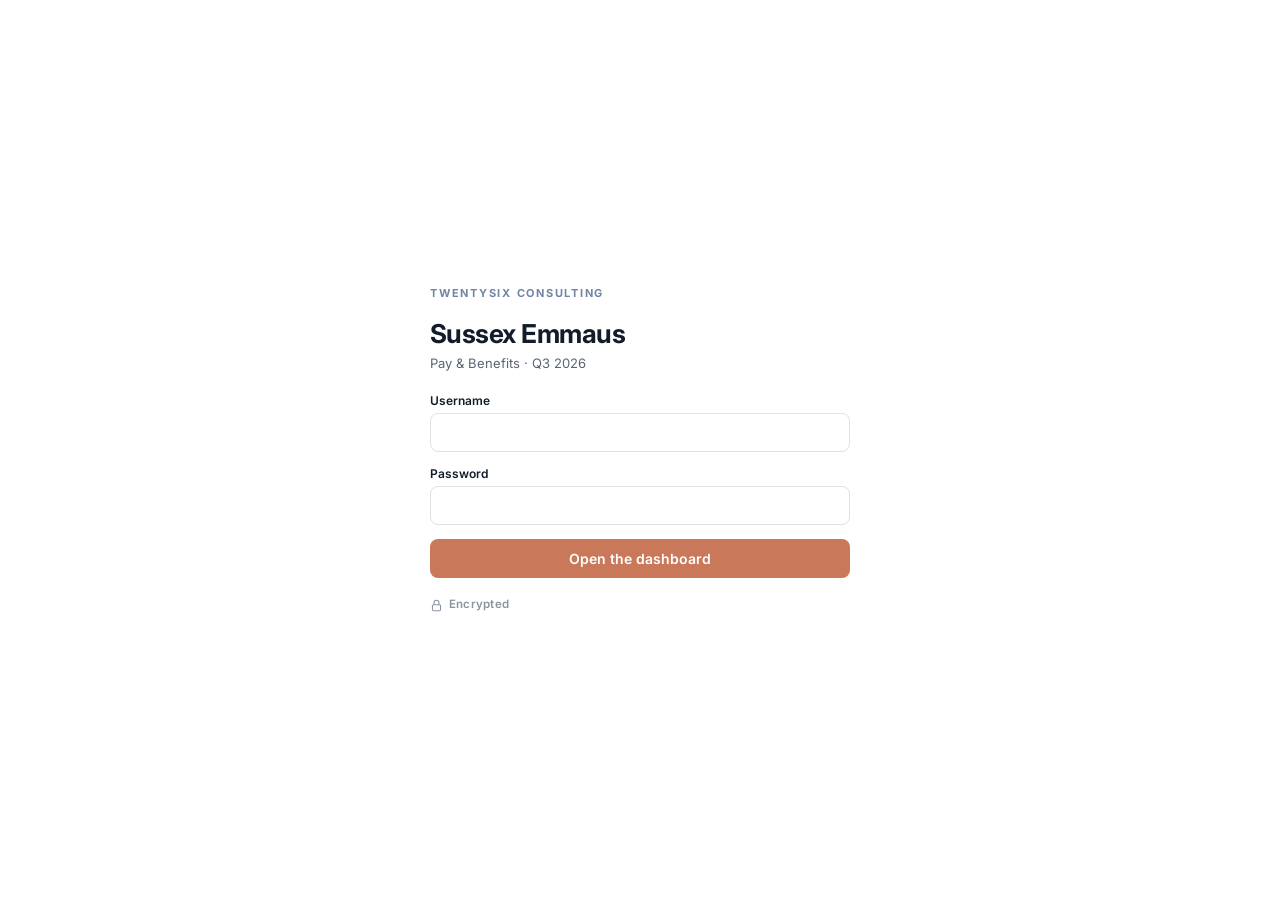
==== commit 476d6274: "Publish encrypted build 2026-09-21T09:06Z" ====
--- a/benefits/index.html
+++ b/benefits/index.html
@@ -2231,6 +2231,84 @@
 
     /* Add a hair more breathing room inside mini-cards now they have an accent stripe */
     .howto-mini-card { padding: 14px 14px 14px 14px; padding-top: 16px; }
+    /* Trends & Ideas.
+       Prose was running the full width of a 1460px page, which is roughly 190
+       characters a line and unreadable, while the theme summary pushed its count
+       badge to the far right of all that space. Everything here is constrained to a
+       readable measure and the theme header is stacked rather than strung out. */
+    #trends .sec-head, #trends .efb-tr-intro, #trends .efb-th-all, #trends .efb-th {
+      max-width: 940px;
+    }
+    #trends .sec-sub { max-width: 72ch; }
+    .efb-tr-intro { margin: 20px 0 26px; padding-top: 18px; border-top: 1px solid #E7EAEF; }
+    .efb-tr-intro p { font-size: 14.5px; line-height: 1.7; color: #3d4757; margin: 0 0 12px; max-width: 72ch; }
+    .efb-tr-intro p:last-child { margin-bottom: 0; }
+
+    .efb-th-all { display: flex; align-items: baseline; justify-content: space-between; margin: 0 0 14px; }
+    .efb-th-toggle { font-size: 12px; font-weight: 600; color: #B0603F; background: none;
+      border: 0; cursor: pointer; padding: 4px 0; }
+    .efb-th-toggle:hover { text-decoration: underline; }
+    .efb-th-total { font-size: 11.5px; color: #8A93A0; }
+
+    .efb-th { border: 1px solid #E7EAEF; border-radius: 12px; margin-bottom: 10px;
+      background: #fff; overflow: hidden; }
+    .efb-th[open] { border-color: #DDD5CC; box-shadow: 0 1px 2px rgba(18,28,43,.04); }
+    .efb-th > summary { list-style: none; cursor: pointer; padding: 15px 20px; }
+    .efb-th > summary::-webkit-details-marker { display: none; }
+    .efb-th > summary:hover { background: #FAFAF8; }
+    /* Heading and count on one line, summary sentence beneath. Inline, the badge
+       ended up marooned at the far right of a very wide card. */
+    .efb-th-top { display: flex; align-items: center; gap: 10px; }
+    .efb-th-h { font-family: Poppins, sans-serif; font-weight: 700; font-size: 15.5px;
+      color: #121C2B; }
+    .efb-th-c { font-size: 10.5px; font-weight: 700; color: #B0603F; background: #FCF1EC;
+      border-radius: 999px; padding: 2px 9px; white-space: nowrap; }
+    .efb-th-chev { margin-left: auto; color: #A9B2BF; transition: transform .15s ease; flex-shrink: 0; }
+    .efb-th[open] .efb-th-chev { transform: rotate(90deg); }
+    .efb-th-s { display: block; font-size: 13px; color: #5A6472; margin-top: 3px; max-width: 70ch; }
+
+    .efb-th-body { padding: 4px 20px 20px; }
+    .efb-th-body p { font-size: 14px; line-height: 1.7; color: #3d4757; margin: 0 0 12px; max-width: 72ch; }
+
+    .efb-cn { margin-top: 16px; border-top: 1px solid #E7EAEF; padding-top: 14px; }
+    .efb-cn-gh { font-size: 10.5px; font-weight: 700; letter-spacing: .09em;
+      text-transform: uppercase; color: #8A93A0; margin-bottom: 4px; }
+    .efb-cn-count { display: none; }
+    /* One left cell holding name, effort, median and category, so nothing gets
+       auto-placed onto a second grid row and stranded below the reasoning. */
+    .efb-cn-row { display: grid; grid-template-columns: 215px 1fr; gap: 24px;
+      padding: 16px 0; border-top: 1px solid #F1F3F6; align-items: start; }
+    .efb-cn-b { font-size: 13.5px; font-weight: 700; color: #121C2B; line-height: 1.35; }
+    .efb-cn-tag { display: inline-block; font-size: 10px; font-weight: 700; margin-top: 6px;
+      padding: 2px 8px; border-radius: 999px; background: #EEF1F6; color: #5A6472;
+      letter-spacing: .03em; }
+    .efb-cn-r { font-size: 13.5px; line-height: 1.7; color: #3d4757; max-width: 64ch; }
+    .efb-cn-m { font-size: 12.5px; color: #121C2B; margin-top: 12px; padding-top: 10px;
+      border-top: 1px dashed #E7EAEF; }
+    .efb-cn-m > span { display: block; font-size: 9.5px; font-weight: 700;
+      letter-spacing: .08em; text-transform: uppercase; color: #A9B2BF; margin-bottom: 3px; }
+    .efb-cn-cat { font-size: 10px; font-weight: 700; letter-spacing: .08em;
+      text-transform: uppercase; color: #7285A5; margin-top: 8px; }
+    @media (max-width: 860px) {
+      .efb-cn-row { grid-template-columns: 1fr; gap: 10px; }
+    }
+
+    .haq-cell-sec { color: #5A6472; }
+    /* The fourth column was cramped to a couple of words per line. Give the three
+       primary columns a little back and let this one breathe. */
+    .haq-tbl-wrap table { table-layout: fixed; }
+    .haq-th-sec, .haq-cell-sec { width: 17%; }
+    .haq-th-name { width: 18%; }
+    .haq-tbl-wrap thead th.haq-th-sec { color: #7285A5; }
+    .qd-second { margin-top: 14px; padding-top: 13px; border-top: 1px solid #E7EAEF; }
+    .qd-second-head { font-size: 11px; font-weight: 700; letter-spacing: .08em;
+      text-transform: uppercase; color: #7285A5; margin-bottom: 9px; }
+    .qd-second-grid { display: grid; grid-template-columns: repeat(3, 1fr); gap: 12px; }
+    .qd-second-grid > div { font-size: 12.5px; color: #121C2B; line-height: 1.45; }
+    .qd-second-lbl { display: block; font-size: 10.5px; font-weight: 600;
+      text-transform: uppercase; letter-spacing: .06em; color: #8A93A0; margin-bottom: 3px; }
+    .qd-second-note { font-size: 12.5px; color: #5A6472; margin: 10px 0 0; line-height: 1.55; }
+    @media (max-width: 780px) { .qd-second-grid { grid-template-columns: 1fr; } }
 </style>
 
 <style>
@@ -2578,8 +2656,31 @@
     .se-btn:hover{background:#B0603F}
     .se-btn[disabled]{opacity:.6;cursor:default}
     .se-err{font-size:12.5px;color:#B0603F;margin:12px 0 0;display:none}
-    .se-note{font-size:11.5px;color:#8A93A0;margin:18px 0 0;line-height:1.5}
+    .se-note{font-size:11.5px;color:#8A93A0;margin:18px 0 0;line-height:1.5;
+      display:flex;align-items:center;gap:6px;font-weight:600;letter-spacing:.02em}
+    .se-note svg{width:13px;height:13px;flex-shrink:0}
+    /* Set before first paint when the passphrase is already held, so moving
+       between Home, Pay and Benefits does not flash the sign-in screen. Those two
+       are separate pages, so each is a full load and the gate would otherwise
+       paint for the few hundred ms the decryption takes. */
+    .se-unlocking .se-gate{display:none!important}
+    .se-unlocking .se-wait{display:flex}
+    .se-wait{display:none;position:fixed;inset:0;z-index:99998;align-items:center;
+      justify-content:center;background:#fff}
+    .se-wait span{width:22px;height:22px;border-radius:50%;border:2.5px solid #E7EAEF;
+      border-top-color:#C9785A;animation:se-spin .7s linear infinite}
+    @keyframes se-spin{to{transform:rotate(360deg)}}
   </style>
+  <script>
+    // Runs before the body paints. If this session already unlocked, the gate is
+    // hidden from the start and a quiet spinner stands in until the bundle is
+    // decrypted and mounted.
+    try {
+      if (sessionStorage.getItem("sussex-emmaus:unlock")) {
+        document.documentElement.classList.add("se-unlocking");
+      }
+    } catch (e) {}
+  </script>
 </head>
 <body>
 
@@ -2594,10 +2695,10 @@
       <input class="se-in" id="se-p" name="password" type="password" autocomplete="current-password" required>
       <button class="se-btn" id="se-go" type="submit">Open the dashboard</button>
       <p class="se-err" id="se-err">That username or password was not recognised.</p>
-      <p class="se-note">This report contains Sussex Emmaus's own pay and benefits data.
-        It is encrypted until you sign in, so it cannot be read without these details.</p>
+      <p class="se-note"><svg viewBox="0 0 24 24" fill="none" stroke-width="2" stroke="currentColor" aria-hidden="true"><path stroke-linecap="round" stroke-linejoin="round" d="M16.5 10.5V6.75a4.5 4.5 0 10-9 0v3.75m-.75 11.25h10.5a2.25 2.25 0 002.25-2.25v-6.75a2.25 2.25 0 00-2.25-2.25H6.75a2.25 2.25 0 00-2.25 2.25v6.75a2.25 2.25 0 002.25 2.25z"/></svg>Encrypted</p>
     </form>
   </div>
+  <div class="se-wait" id="se-wait" aria-hidden="true"><span></span></div>
   <div id="se-root"></div>
   <script src="../gate.js"></script>
 
@@ -2621,6 +2722,9 @@
       }
       var g = document.getElementById("se-gate");
       if (g) g.remove();
+      document.documentElement.classList.remove("se-unlocking");
+      var w = document.getElementById("se-wait");
+      if (w) w.remove();
     }
     async function tryOpen(secret, username) {
       var bytes = await window.SEGate.load(ENC, secret);
@@ -2630,9 +2734,13 @@
     window.addEventListener("DOMContentLoaded", function () {
       var remembered = window.SEGate.remembered();
       if (remembered) {
-        tryOpen(remembered, remembered.split(":")[0]).catch(function () {
+        tryOpen(remembered, "Sussex Emmaus").catch(function () {
+          // The remembered passphrase no longer works (republished with new
+          // credentials, or tampered storage). Show the gate rather than spinning.
           window.SEGate.forget();
-          window.location.reload();
+          document.documentElement.classList.remove("se-unlocking");
+          var w = document.getElementById("se-wait");
+          if (w) w.remove();
         });
         return;
       }
@@ -2647,7 +2755,7 @@
         err.style.display = "none";
         btn.disabled = true;
         btn.textContent = "Unlocking\u2026";
-        tryOpen(u.toLowerCase() + ":" + p, u).catch(function () {
+        tryOpen(u.toLowerCase() + ":" + p, "Sussex Emmaus").catch(function () {
           btn.disabled = false;
           btn.textContent = "Open the dashboard";
           err.style.display = "block";
